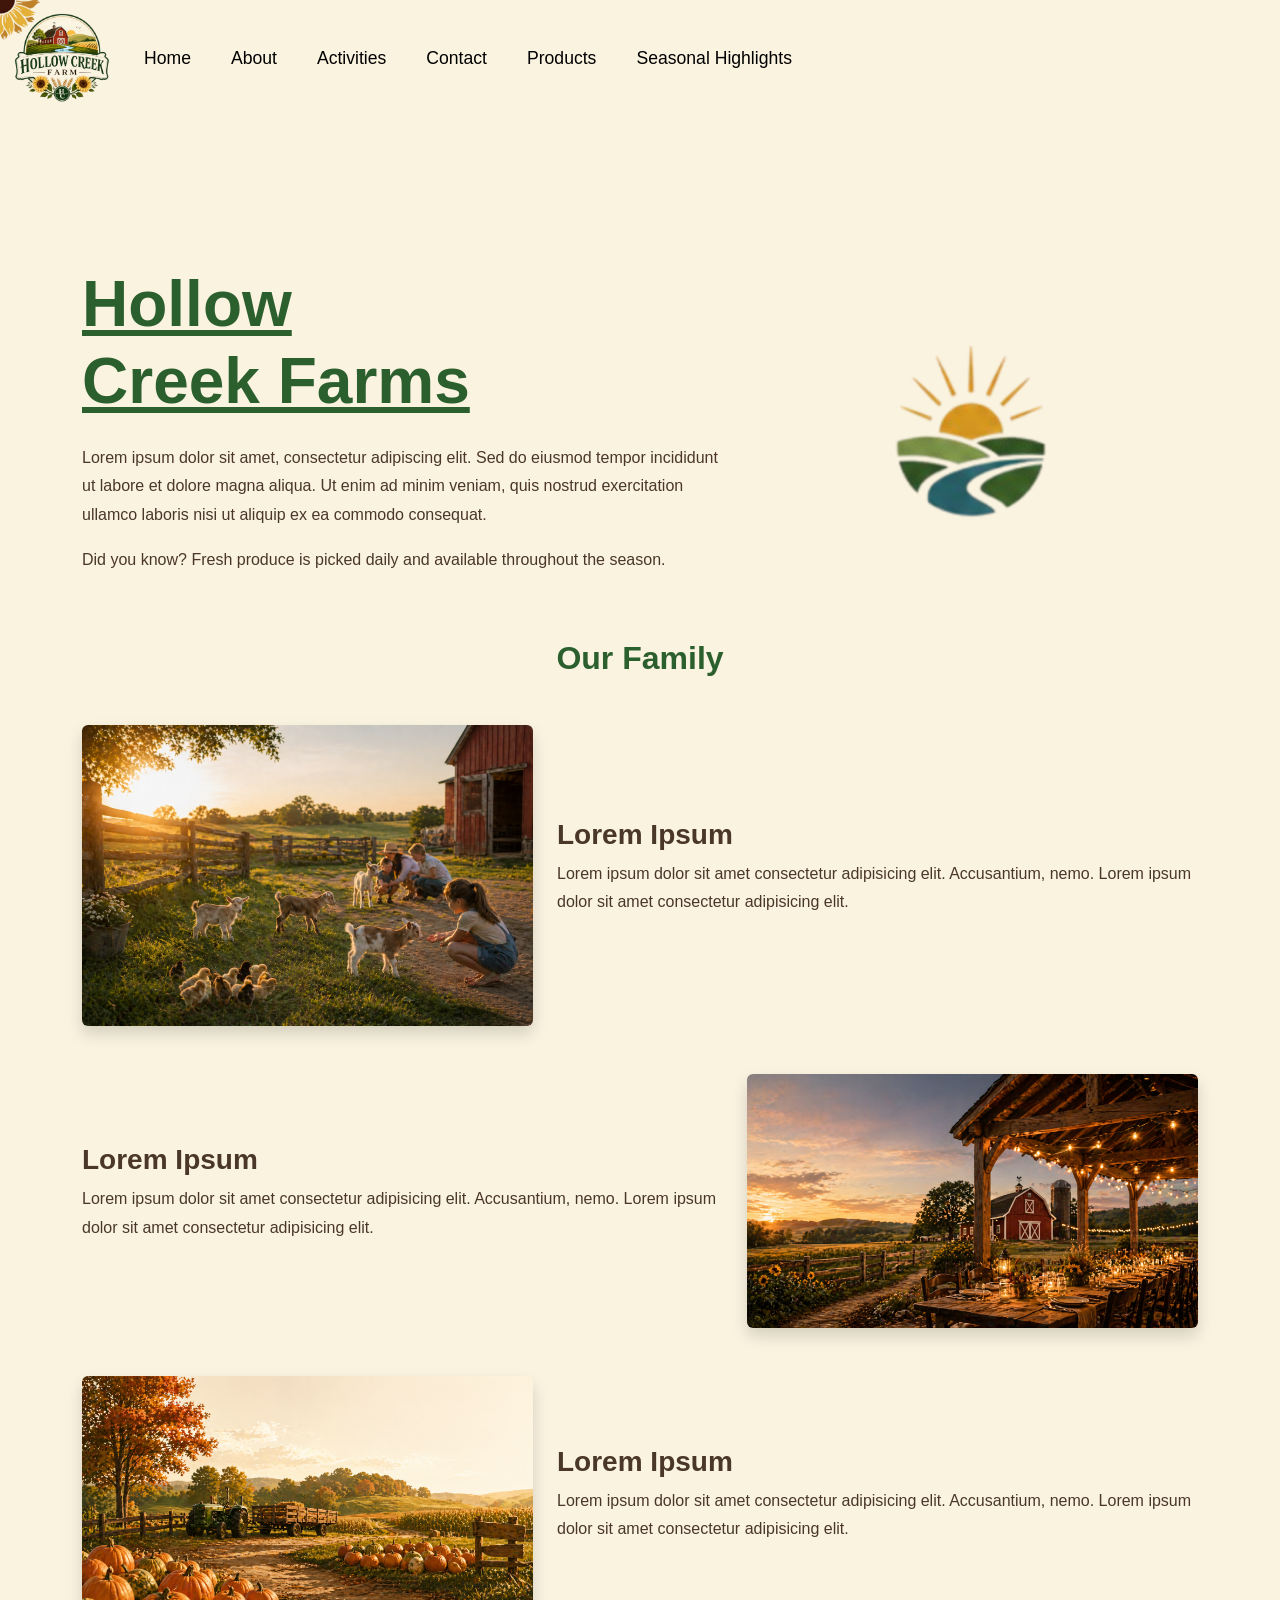
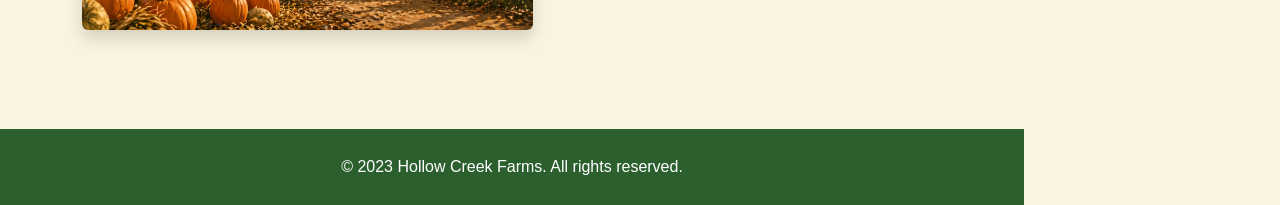
==== about.html @ 6dde77da "Co-authored-by: RaphaelG-frhsd <RaphaelG-frhsd@users.noreply.github.com> updated products page about" ====
<!doctype html>
<html lang="en" data-bs-theme="light">

<head>
    <title>About Us</title>
    <meta charset="utf-8" />
    <meta name="viewport" content="width=device-width, initial-scale=1" />

    <link href="https://cdn.jsdelivr.net/npm/bootstrap@5.3.8/dist/css/bootstrap.min.css" rel="stylesheet">
    <link rel="stylesheet" href="styles.css">
</head>

<body>

    <img src="download.png" id="sunflower" alt="sunflower">

    <nav id="navbar" class="navbar navbar-expand-lg d-flex align-items-center">
        <div class="container-fluid">

            <img class="logo-img img-fluid"
                src="./Client Files/Client Files/Logos/logo-main-full-color.png"
                alt="Logo">

            <button class="navbar-toggler" type="button" data-bs-toggle="collapse"
                data-bs-target="#navbarNav">
                <span class="navbar-toggler-icon"></span>
            </button>

            <div class="collapse navbar-collapse" id="navbarNav">
                <ul class="navbar-nav">

                    <li class="nav-item">
                        <a class="nav-link" href="index.html">Home</a>
                    </li>

                    <li class="nav-item">
                        <a class="nav-link active" href="about.html">About</a>
                    </li>

                    <li class="nav-item">
                        <a class="nav-link" href="#">Activities</a>
                    </li>

                    <li class="nav-item">
                        <a class="nav-link" href="contact.html">Contact</a>
                    </li>

                    <li class="nav-item">
                        <a class="nav-link" href="products.html">Products</a>
                    </li>

                    <li class="nav-item">
                        <a class="nav-link" href="#">Seasonal Highlights</a>
                    </li>

                </ul>
            </div>
        </div>
    </nav>

    <main class="about-page">

        <section class="container">

            <div class="row align-items-center mb-5">

                <div class="col-md-7 observe" data-animation="fadeUp">

                    <h1 class="about-title">
                        Hollow<br>
                        Creek Farms
                    </h1>

                    <p class="mt-4">
                        Lorem ipsum dolor sit amet, consectetur adipiscing elit.
                        Sed do eiusmod tempor incididunt ut labore et dolore magna
                        aliqua. Ut enim ad minim veniam, quis nostrud exercitation
                        ullamco laboris nisi ut aliquip ex ea commodo consequat.
                    </p>

                    <p>
                        Did you know?
                        Fresh produce is picked daily and available throughout the season.
                    </p>

                </div>

                <div class="col-md-5 text-center observe" data-animation="scale">

                    <img src="./Client Files/Client Files/Logos/logo-icon-sun-creek.png"
                        class="about-logo"
                        alt="Farm Logo">

                </div>

            </div>

            <h2 class="text-center subheading fw-bold mb-5 observe"
                data-animation="fadeUp">
                Our Family
            </h2>

            <div class="row align-items-center mb-5">

                <div class="col-md-5 observe" data-animation="fadeUp">

                    <img src="./Client Files/Client Files/Events/event-baby-animals-goats-chicks-spring.png"
                        class="img-fluid rounded shadow">

                </div>

                <div class="col-md-7 observe" data-animation="fadeUp">

                    <h3>Lorem Ipsum</h3>

                    <p>
                        Lorem ipsum dolor sit amet consectetur adipisicing elit.
                        Accusantium, nemo. Lorem ipsum dolor sit amet consectetur
                        adipisicing elit.
                    </p>

                </div>

            </div>

            <div class="row align-items-center mb-5">

                <div class="col-md-7 observe" data-animation="fadeUp">

                    <h3>Lorem Ipsum</h3>

                    <p>
                        Lorem ipsum dolor sit amet consectetur adipisicing elit.
                        Accusantium, nemo. Lorem ipsum dolor sit amet consectetur
                        adipisicing elit.
                    </p>

                </div>

                <div class="col-md-5 observe" data-animation="scale">

                    <img src="./Client Files/Client Files/Hero Imgs/hero-farm-to-table-dinner-pavilion-sunset.png"
                        class="img-fluid rounded shadow">

                </div>

            </div>

            <div class="row align-items-center mb-5">

                <div class="col-md-5 observe" data-animation="scale">

                    <img src="./Client Files/Client Files/Hero Imgs/hero-fall-pumpkins-hayride-tractor.png"
                        class="img-fluid rounded shadow">

                </div>

                <div class="col-md-7 observe" data-animation="fadeUp">

                    <h3>Lorem Ipsum</h3>

                    <p>
                        Lorem ipsum dolor sit amet consectetur adipisicing elit.
                        Accusantium, nemo. Lorem ipsum dolor sit amet consectetur
                        adipisicing elit.
                    </p>

                </div>

            </div>

        </section>

    </main>

    <footer>
        <div class="bg-green m-0">
            <p class="text-center text-white py-3 mb-0">
                © 2023 Hollow Creek Farms. All rights reserved.
            </p>
        </div>
    </footer>

    <script src="https://cdn.jsdelivr.net/npm/bootstrap@5.3.8/dist/js/bootstrap.bundle.min.js"></script>
    <script src="index.js"></script>

</body>

</html>
---- styles.css ----
.logo-img {
    max-width: 100px;
    height: auto;
}
body{
  margin: 0;
}
main {
  margin: 0;
  padding: 0;
}

:root {
    /* Primary brand colors */
    --color-forest: #2C5F2E;
    /* Dark green — headings, nav, primary buttons */
    --color-gold: #D4A017;
    /* Warm gold — accents, borders, icon highlights */
    --color-barn-red: #8B2500;
    /* Deep red — barn accent, secondary CTA */

    /* Neutral / background tones */
    --color-cream: #FAF3E0;
    /* Off-white — light section backgrounds */
    --color-parchment: #EDE0C4;
    /* Warm tan — card backgrounds, borders */
    --color-earth: #4A3728;
    /* Dark brown — body text, dark accents */

    /* Supporting greens */
    --color-meadow: #5A7A3A;
    /* Mid green — hover states, secondary elements */
    --color-sage: #8FAF7E;
    /* Light green — badges, muted tags */

    /* Font stacks */
    --font-display: 'Playfair Display', Georgia, serif;
    --font-body: 'Lato', Arial, sans-serif;
}
.bg-green {
  background-color: var(--color-forest) !important;
  color: white !important;
}

.transparent {
  position: fixed;
  top: 0;
  left: 0;
  width: 100%;
  padding: 20px;
  background: transparent;
  transition: background-color 0.3s ease, box-shadow 0.3s ease;
  z-index: 1000;
  color: rgb(0, 0, 0) !important;
}

#navbar.scrolled {
  background: var(--color-cream);
  box-shadow: 0 2px 10px rgba(0, 0, 0, 0.1);
}

.nav-link {
    font-family: var(--font-body);
    font-size: 1.1rem;
    margin-left: 1.5rem;
    color: black;
}

body {
    background-color: var(--color-cream);
    color: var(--color-earth) !important;
    font-family: var(--font-body);
}

#carouselExampleIndicators {
    width: 100%;
   
}

.carousel-item img {
    width: 50%;
    height: 75vh;
    object-fit: cover;
   
}
.shape {
  opacity: 0.1 !important;
}

.color-green {
    color: var(--color-forest) !important;
}

.subheading {
  
    color: var(--color-forest);
}

@keyframes scrollLeft {
    from {
        transform: translateX(0);
    }

    to {
        transform: translateX(var(--scroll-distance));
    }
}
   .carousel-automatic-left,
   .carousel-automatic-right {
      overflow: hidden;
      width: 100%; /* or set a fixed px width if w-25 isn't enough */
    }

    #track-left, #track-right {
      overflow: hidden  ;
      display: flex;
      align-items: center;
      gap: 2rem;
      width: max-content; /* lets the track grow beyond the container */
    }
    #track-left {
      animation: scrollLeft 17s linear infinite;
    }
   

    @keyframes scrollLeft {
      from { transform: translateX(0); }
      to   { transform: translateX(var(--scroll-distance)); }
    }
  

    .product-container {
      text-align: center;
      flex-shrink: 0; /* prevents items from squishing */
    }

    .product-container img {
      height: 150px;
      width: auto;
      display: block;
      margin: 0 auto;
    }
    .btn-primary {
        background: var(--color-forest) !important;
        border: none !important;
        padding: 10px 20px 10px 20px;
        
    }
    #track-left div {
      transition: 0.3s ease;
    }
    #track-left div:hover {
     transform: scale(1.1) translateY(-8px) rotate(2deg);
      
      font-weight: 800;
    
    }

.view-btn {
  display: none;
  position: absolute;
  top: 50%;
  left: 50%;
  transform: translate(-100%, -50%);
}
.btn {
  transition: 0.3s ease;
}
.btn:hover {
  opacity: 0.9;
}
.product-container {
  position: relative;
}
.product-container:hover .view-btn {
  display: block;
}
.btn-primary:hover {
  opacity: 0.9;
}
.cf-track {
  display: flex;
  align-items: center;
  justify-content: center;
  position: relative;
  width: 80%;
  height: 450px;
  overflow: hidden;
}

.cf-card {
  position: absolute;
  width: 30%;
  text-align: center;
  border-top-left-radius: 1rem !important;
  border-top-right-radius: 1rem !important;
  height: 100%;
  cursor: pointer;
  border-radius: 12px;

  color: white !important;
  transition: transform 0.4s cubic-bezier(0.4, 0, 0.2, 1), opacity 0.4s ease;
  opacity: 0;
  pointer-events: none;
  box-shadow: 0 4px 30px rgba(0, 0, 0, 0.1), 0 0 10px rgba(0, 0, 0, 0.1);
}

.cf-card img {
  height: 65%;
  width: 100%;
  display: block;
  margin: 0 auto;
}

.cf-card p {
  font-size: 13px;

  margin-top: 8px;
}

.cf-card.active {
  transform: translateX(0) scale(1);
  opacity: 1;
  pointer-events: all;
  z-index: 10;
}

.cf-card.prev {
  transform: translateX(-100%) scale(0.67);
  opacity: 0.5;
  pointer-events: all;
  z-index: 5;
}

.cf-card.next {
  transform: translateX(100%) scale(0.67);
  opacity: 0.5;
  pointer-events: all;
  z-index: 5;
}

.cf-btn {
  background: rgb(40, 39, 39);
 
  border-radius: 8px;
  padding: 8px 14px;
  cursor: pointer;
  font-size: 18px;
  flex-shrink: 0;
  color: white;
}

.cf-btn:hover { opacity: 0.8; }

.cf-dots {
  display: flex;
  justify-content: center;
  gap: 8px;
  margin-top: 1rem;
}

.cf-dot {
  width: 6px;
  height: 6px;
  border-radius: 50%;
  background: #ccc;
  cursor: pointer;
  transition: background 0.3s, transform 0.3s;
}

.cf-dot.active {
  background: #333;
  transform: scale(1.4);
}
#sunflower {
  position: fixed;
  width: 80px;
  height: 80px;
  pointer-events: none; /* so it doesn't block clicks */
  z-index: 9999;
  transform: translate(-50%, -50%); /* centers it on the cursor */
}
.dif-color {
  background: var(--color-parchment);
}
#svg-home {
  height: 40vh;
  width: auto;
}
.wrapper {
  gap: 15rem !important;
}
/*Custom Cursor*/
.product-img {
  height: 400px !important;
  width: auto;
  margin: 1rem;
}
.btn-secondary {
  background: #F7F3EA !important;
  border: var(--color-forest) 2px solid !important;
  padding: 10px 20px 10px 20px;
  color: var(--color-forest) !important;
  font-weight: 700;
}
.bg-white {
  background: white !important;
  color: var(--color-forest)
}
hr {
  border: none;
  height: 4px;
  background-color: var(--color-gold);
  margin: 2rem 0;
  border-radius: 999px;
}
.bg-beige {
  background: var(--color-parchment);
}



.observe {
  opacity: 0;
  transform: translateY(20px);
  transition: opacity 0.6s ease, transform 0.6s ease;

}
.clear.observe {
  opacity: 0;
  transform: translateY(20px);
  transition: opacity 0.6s ease, transform 0.6s ease;
  
}

.observe.in-view {
  opacity: 1;
  transform: translateY(0);
}
.page-img {
  height: 56vh;
  width: auto;
  border-radius: 1rem;
}
.product-container {
  position: relative;
  overflow: hidden;
  border-radius: 7rem;
}


/* ABOUT PAGE */

.about-page {
    margin-top: 150px;
    margin-bottom: 100px;
}

.about-title {
    color: var(--color-forest);
    font-size: 4rem;
    font-weight: 800;
    text-decoration: underline;
}

.about-logo {
    width: 180px;
    height: auto;
}

.about-page h3 {
    color: var(--color-earth);
    font-weight: 700;
}

.about-page p {
    line-height: 1.8;
}

.about-page img {
    transition: .3s ease;
}

.about-page img:hover {
    transform: scale(1.03);
}
.products-carosuel {
  display: flex;
  gap: 2rem;
  overflow-x: auto;
  margin: 0;
}
.products-carosuel img {
  height: 75vh;
  width: auto;
  object-fit: cover;
}
@media (max-width: 768px) {

    .about-title {
        font-size: 2.8rem;
        text-align: center;
    }

    .about-logo {
        margin-top: 2rem;
        width: 140px;
    }

    .about-page {
        margin-top: 120px;
        padding: 0 15px;
    }
}
.bg-green {
  background-color: var(--color-forest) !important;
  color: white !important;
  padding: 10px 20px;
  width: 80%;
  margin: 0 auto;
}
.bg-brown {
  background-color: var(--color-earth) !important;
  color: white !important;

}
.btn-black {
  background-color: rgb(0, 0, 0) !important;
  color: white !important;
  border: none !important;
  padding: 10px 20px;
  border-radius: 16px;
}
.bg-black {
  background-color: rgb(0, 0, 0) !important;
  color: white !important;
}
.dif-color[data-animation="expand"] {
    opacity: 1;

  width: 80%;
  border-radius: 16px;
  margin: 200px auto;

  transition: width 500ms ease-out, border-radius 500ms ease-out, margin 500ms ease-out;
}

.dif-color[data-animation="expand"].animated {
  width: 100%;
  border-radius: 0px;
  margin: 0 auto;
}
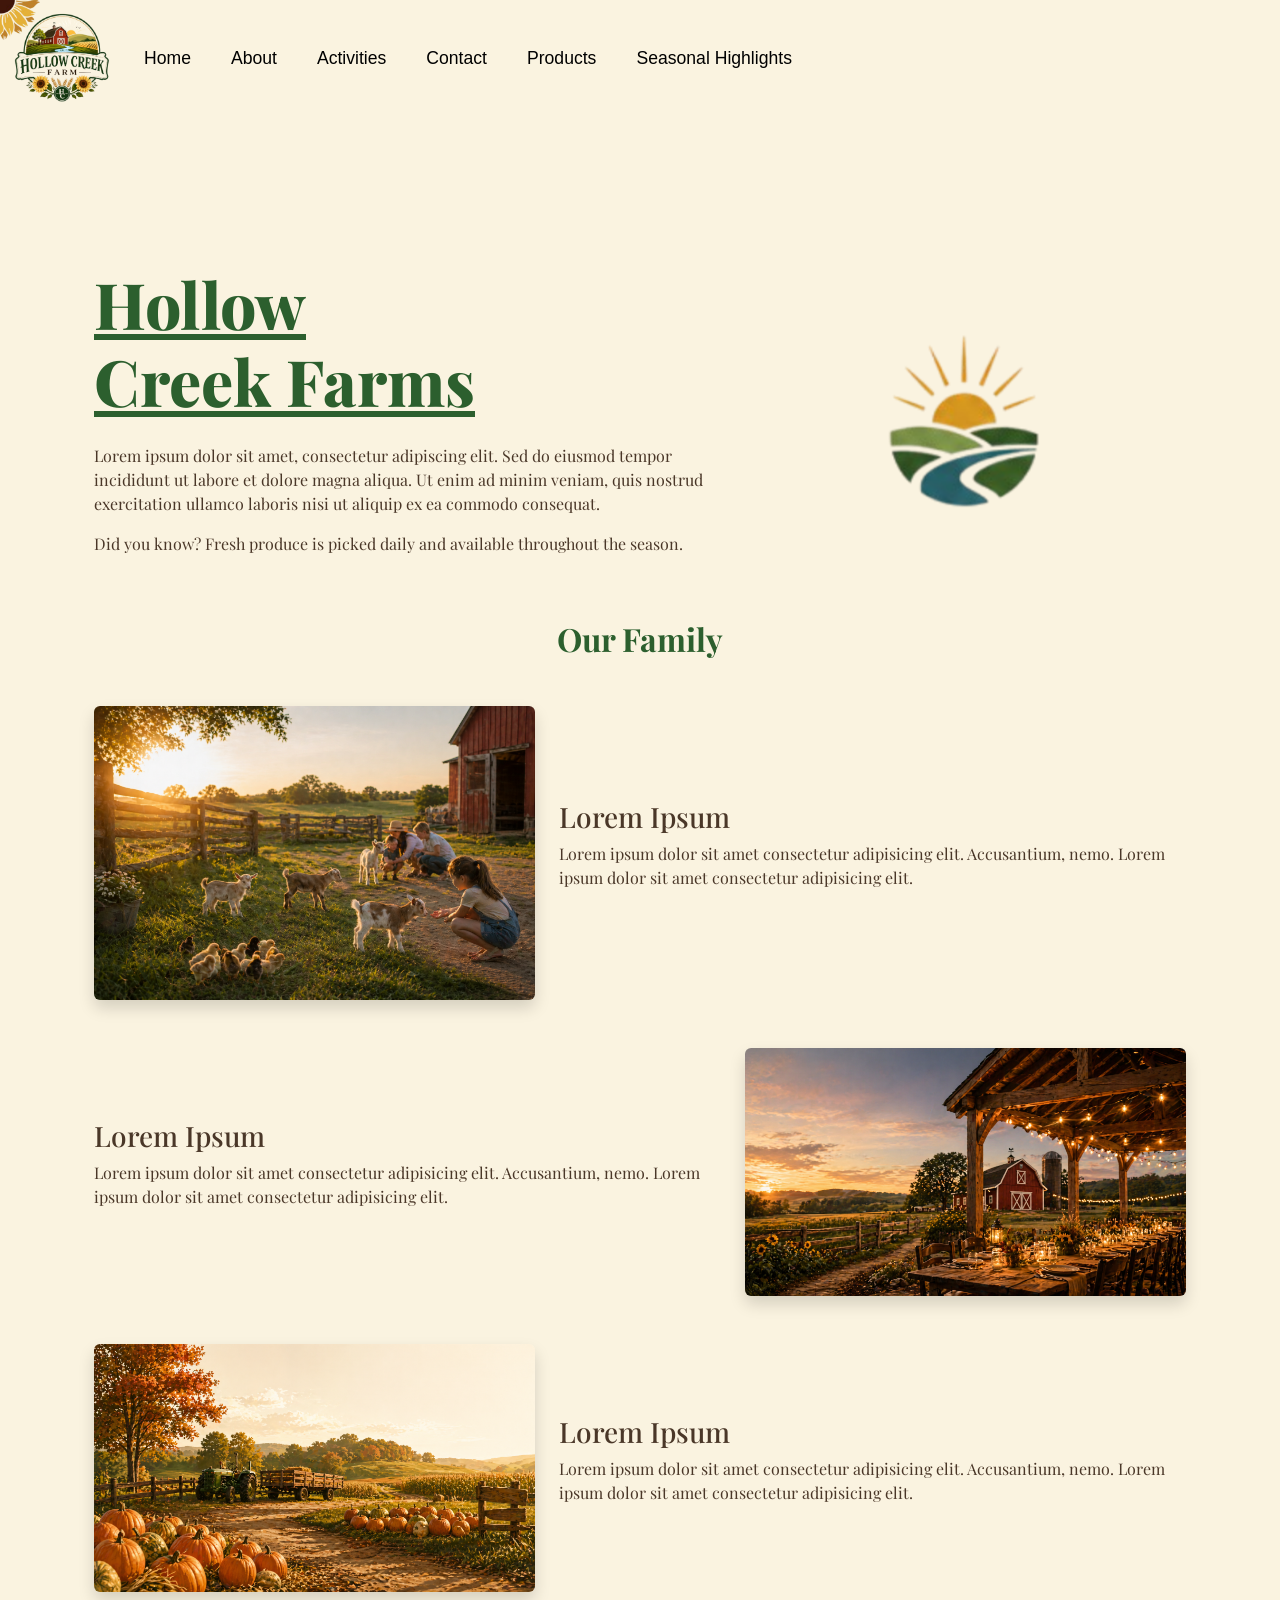
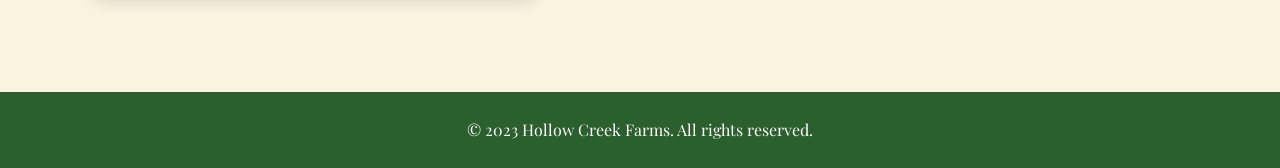
==== commit 0a42db35: "acitivites page done execpt for filter" ====
--- a/about.html
+++ b/about.html
@@ -8,6 +8,9 @@
 
     <link href="https://cdn.jsdelivr.net/npm/bootstrap@5.3.8/dist/css/bootstrap.min.css" rel="stylesheet">
     <link rel="stylesheet" href="styles.css">
+    <link rel="preconnect" href="https://fonts.googleapis.com">
+<link rel="preconnect" href="https://fonts.gstatic.com" crossorigin>
+<link href="https://fonts.googleapis.com/css2?family=Playfair+Display:ital,wght@0,400..900;1,400..900&display=swap" rel="stylesheet">
 </head>
 
 <body>
--- a/styles.css
+++ b/styles.css
@@ -1,452 +1,504 @@
+html,
+body {
+width: 100%;
+max-width: 100%;
+overflow-x: hidden;
+margin: 0;
+padding: 0;
+scroll-snap-type: y mandatory;
+font-family: 'Playfair Display', Georgia, serif !important;
+}
+
+*,
+*::before,
+*::after {
+box-sizing: border-box;
+}
+
+img,
+svg {
+max-width: 100%;
+}
+
+body {
+background-color: var(--color-cream);
+color: var(--color-earth) !important;
+font-family: var(--font-body);
+}
+
+main {
+margin: 0;
+padding: 0;
+}
+
+:root {
+--color-forest: #2C5F2E;
+--color-gold: #D4A017;
+--color-barn-red: #8B2500;
+--color-cream: #FAF3E0;
+--color-parchment: #EDE0C4;
+--color-earth: #4A3728;
+--color-meadow: #5A7A3A;
+--color-sage: #8FAF7E;
+
+
+--font-display: 'Playfair Display', Georgia, serif;
+--font-body: 'Lato', Arial, sans-serif;
+
+
+}
+
+.row {
+margin-left: 0 !important;
+margin-right: 0 !important;
+}
+
 .logo-img {
-    max-width: 100px;
+max-width: 100px;
+height: auto;
+}
+
+.transparent {
+position: fixed;
+top: 0;
+left: 0;
+width: 100%;
+padding: 20px;
+background: transparent;
+transition: background-color .3s ease, box-shadow .3s ease;
+z-index: 1000;
+color: black !important;
+}
+
+#navbar.scrolled {
+background: var(--color-cream);
+box-shadow: 0 2px 10px rgba(0,0,0,.1);
+}
+
+.nav-link {
+font-family: var(--font-body);
+font-size: 1.1rem;
+margin-left: 1.5rem;
+color: black;
+}
+
+#carouselExampleIndicators {
+width: 100%;
+}
+
+.carousel-item img {
+width: 100%;
+height: 74vh;
+object-fit: cover;
+}
+
+.shape {
+opacity: .1 !important;
+}
+
+.color-green {
+color: var(--color-forest) !important;
+}
+
+.subheading {
+color: var(--color-forest);
+}
+
+.carousel-automatic-left,
+.carousel-automatic-right {
+overflow: hidden;
+width: 100%;
+}
+
+#track-left,
+#track-right {
+display: flex;
+align-items: center;
+gap: 2rem;
+width: max-content;
+}
+
+#track-left {
+animation: scrollLeft 17s linear infinite;
+}
+
+@keyframes scrollLeft {
+from {
+transform: translateX(0);
+}
+
+to {
+    transform: translateX(var(--scroll-distance));
+}
+
+
+}
+
+.product-container {
+position: relative;
+overflow: hidden;
+border-radius: 7rem;
+text-align: center;
+flex-shrink: 0;
+}
+
+.product-container img {
+height: 300px;
+width: auto;
+display: block;
+margin: 0 auto;
+}
+
+.btn-primary {
+background: var(--color-forest) !important;
+border: none !important;
+padding: 10px 20px;
+}
+
+.btn {
+transition: .3s ease;
+}
+
+.btn:hover,
+.btn-primary:hover {
+opacity: .9;
+}
+
+.view-btn {
+display: none;
+position: absolute;
+top: 50%;
+left: 50%;
+transform: translate(-100%, -50%);
+}
+
+.product-container:hover .view-btn {
+display: block;
+}
+
+#track-left div {
+transition: .3s ease;
+}
+
+#track-left div:hover {
+transform: scale(1.1) translateY(-8px) rotate(2deg);
+font-weight: 800;
+}
+
+.cf-track {
+display: flex;
+align-items: center;
+justify-content: center;
+position: relative;
+width: 80%;
+max-width: 100%;
+height: 450px;
+overflow: hidden;
+}
+
+.cf-card {
+position: absolute;
+width: 27%;
+text-align: center;
+border-top-left-radius: 1rem !important;
+border-top-right-radius: 1rem !important;
+height: 100%;
+cursor: pointer;
+border-radius: 12px;
+color: white !important;
+transition: transform .4s cubic-bezier(.4,0,.2,1), opacity .4s ease;
+opacity: 0;
+pointer-events: none;
+box-shadow: 0 4px 30px rgba(0,0,0,.1), 0 0 10px rgba(0,0,0,.1);
+}
+
+.cf-card img {
+height: 65%;
+width: 100%;
+display: block;
+margin: 0 auto;
+}
+
+.cf-card p {
+font-size: 13px;
+margin-top: 8px;
+}
+
+.cf-card.active {
+transform: translateX(0) scale(1);
+opacity: 1;
+pointer-events: all;
+z-index: 10;
+}
+
+.cf-card.prev {
+transform: translateX(-100%) scale(.67);
+opacity: .5;
+pointer-events: all;
+z-index: 5;
+}
+
+.cf-card.next {
+transform: translateX(100%) scale(.67);
+opacity: .5;
+pointer-events: all;
+z-index: 5;
+}
+
+.cf-btn {
+background: rgb(40,39,39);
+border-radius: 8px;
+padding: 8px 14px;
+cursor: pointer;
+font-size: 18px;
+flex-shrink: 0;
+color: white;
+}
+
+.cf-btn:hover {
+opacity: .8;
+}
+
+.cf-dots {
+display: flex;
+justify-content: center;
+gap: 8px;
+margin-top: 1rem;
+}
+
+.cf-dot {
+width: 6px;
+height: 6px;
+border-radius: 50%;
+background: #ccc;
+cursor: pointer;
+}
+
+.cf-dot.active {
+background: #333;
+transform: scale(1.4);
+}
+
+#sunflower {
+position: fixed;
+width: 80px;
+height: 80px;
+pointer-events: none;
+z-index: 9999;
+transform: translate(-50%, -50%);
+}
+
+.dif-color {
+background: var(--color-parchment);
+}
+
+.bg-white {
+background: white !important;
+color: var(--color-forest);
+}
+
+.bg-beige {
+background: var(--color-parchment);
+overflow-x: hidden;
+}
+
+hr {
+border: none;
+height: 4px;
+background-color: var(--color-gold);
+margin: 2rem 0;
+border-radius: 999px;
+}
+
+.observe,
+.clear.observe {
+opacity: 0;
+transform: translateY(20px);
+transition: opacity .6s ease, transform .6s ease;
+}
+
+.observe.in-view {
+opacity: 1;
+transform: translateY(0);
+}
+
+.page-img {
+height: 56vh;
+width: auto;
+border-radius: 1rem;
+}
+
+.about-page {
+margin-top: 150px;
+margin-bottom: 100px;
+}
+
+.about-title {
+color: var(--color-forest);
+font-size: 4rem;
+font-weight: 800;
+text-decoration: underline;
+}
+
+.about-logo {
+width: 180px;
+height: auto;
+}
+
+.products-carosuel {
+display: flex;
+gap: 2rem;
+overflow-x: auto;
+margin: 0;
+}
+
+.products-carosuel img {
+height: 75vh;
+width: auto;
+object-fit: cover;
+}
+
+.bg-green {
+background-color: var(--color-forest) !important;
+color: white !important;
+width: 100%;
+margin: 0;
+padding: 10px 20px;
+}
+
+footer p {
+margin: 0;
+}
+
+.bg-brown {
+background-color: var(--color-earth) !important;
+color: white !important;
+}
+
+.btn-black {
+background-color: black !important;
+color: white !important;
+border: none !important;
+padding: 10px 20px;
+border-radius: 16px;
+}
+
+.bg-black {
+background-color: black !important;
+color: white !important;
+}
+
+.dif-color[data-animation="expand"] {
+opacity: 1;
+width: 80%;
+border-radius: 16px;
+margin: 80px auto;
+transition: width 500ms ease-out,
+border-radius 500ms ease-out,
+margin 500ms ease-out;
+}
+
+.dif-color[data-animation="expand"].animated {
+width: 100%;
+border-radius: 0;
+margin: 0 auto;
+}
+#visit-form,
+#open-hours {
+  
+    border-radius: 12px;
+}
+
+#visit-form h2,
+#open-hours h2 {
+    color: #F8E9D2;
+}
+
+.form-label {
+    color: #E8D8C3;
+}
+
+.form-control,
+.form-select {
+    background-color: #FAF4EC;
+    color: #3B2A1D;
+    border: 1px solid #C9A27A;
+}
+
+.form-control:focus,
+.form-select:focus {
+    border-color: #D4A373;
+    box-shadow: 0 0 0 0.2rem rgba(212, 163, 115, 0.25);
+}
+
+.btn-black {
+    background-color: #D4A373 !important;
+    color: #3B2A1D !important;
+    border: none;
+    font-weight: 600;
+}
+
+.btn-black:hover {
+    background-color: #BC8A5F !important;
+    color: white !important;
+}
+
+.table {
+    background-color: #FFF8F0;
+}
+
+.table thead {
+    background-color: #6B3E26;
+    color: white;
+}
+#activities-section p:last-child {
+    margin-bottom: 0;
+}
+a {
+  color: black;
+  font-weight: 500;
+}
+.activity {
+  background-color: white !important;
+  border-radius: 1rem;
+}
+.bg-brown {
+  background: var(--color-earth);
+  color: white !important;
+}
+
+@media (max-width: 768px) {
+
+
+.about-title {
+    font-size: 2.8rem;
+    text-align: center;
+}
+
+.about-logo {
+    margin-top: 2rem;
+    width: 140px;
+}
+
+.about-page {
+    margin-top: 120px;
+    padding: 0 15px;
+}
+
+.page-img {
+    width: 100%;
     height: auto;
 }
-body{
-  margin: 0;
-}
-main {
-  margin: 0;
-  padding: 0;
-}
-
-:root {
-    /* Primary brand colors */
-    --color-forest: #2C5F2E;
-    /* Dark green — headings, nav, primary buttons */
-    --color-gold: #D4A017;
-    /* Warm gold — accents, borders, icon highlights */
-    --color-barn-red: #8B2500;
-    /* Deep red — barn accent, secondary CTA */
-
-    /* Neutral / background tones */
-    --color-cream: #FAF3E0;
-    /* Off-white — light section backgrounds */
-    --color-parchment: #EDE0C4;
-    /* Warm tan — card backgrounds, borders */
-    --color-earth: #4A3728;
-    /* Dark brown — body text, dark accents */
-
-    /* Supporting greens */
-    --color-meadow: #5A7A3A;
-    /* Mid green — hover states, secondary elements */
-    --color-sage: #8FAF7E;
-    /* Light green — badges, muted tags */
-
-    /* Font stacks */
-    --font-display: 'Playfair Display', Georgia, serif;
-    --font-body: 'Lato', Arial, sans-serif;
-}
-.bg-green {
-  background-color: var(--color-forest) !important;
-  color: white !important;
-}
-
-.transparent {
-  position: fixed;
-  top: 0;
-  left: 0;
-  width: 100%;
-  padding: 20px;
-  background: transparent;
-  transition: background-color 0.3s ease, box-shadow 0.3s ease;
-  z-index: 1000;
-  color: rgb(0, 0, 0) !important;
-}
-
-#navbar.scrolled {
-  background: var(--color-cream);
-  box-shadow: 0 2px 10px rgba(0, 0, 0, 0.1);
-}
-
-.nav-link {
-    font-family: var(--font-body);
-    font-size: 1.1rem;
-    margin-left: 1.5rem;
-    color: black;
-}
-
-body {
-    background-color: var(--color-cream);
-    color: var(--color-earth) !important;
-    font-family: var(--font-body);
-}
-
-#carouselExampleIndicators {
+
+.carousel-item img {
+    height: 40vh;
+}
+
+.cf-card {
+    width: 80%;
+}
+
+.col-6 {
     width: 100%;
-   
-}
-
-.carousel-item img {
-    width: 50%;
-    height: 75vh;
-    object-fit: cover;
-   
-}
-.shape {
-  opacity: 0.1 !important;
-}
-
-.color-green {
-    color: var(--color-forest) !important;
-}
-
-.subheading {
-  
-    color: var(--color-forest);
-}
-
-@keyframes scrollLeft {
-    from {
-        transform: translateX(0);
-    }
-
-    to {
-        transform: translateX(var(--scroll-distance));
-    }
-}
-   .carousel-automatic-left,
-   .carousel-automatic-right {
-      overflow: hidden;
-      width: 100%; /* or set a fixed px width if w-25 isn't enough */
-    }
-
-    #track-left, #track-right {
-      overflow: hidden  ;
-      display: flex;
-      align-items: center;
-      gap: 2rem;
-      width: max-content; /* lets the track grow beyond the container */
-    }
-    #track-left {
-      animation: scrollLeft 17s linear infinite;
-    }
-   
-
-    @keyframes scrollLeft {
-      from { transform: translateX(0); }
-      to   { transform: translateX(var(--scroll-distance)); }
-    }
-  
-
-    .product-container {
-      text-align: center;
-      flex-shrink: 0; /* prevents items from squishing */
-    }
-
-    .product-container img {
-      height: 150px;
-      width: auto;
-      display: block;
-      margin: 0 auto;
-    }
-    .btn-primary {
-        background: var(--color-forest) !important;
-        border: none !important;
-        padding: 10px 20px 10px 20px;
-        
-    }
-    #track-left div {
-      transition: 0.3s ease;
-    }
-    #track-left div:hover {
-     transform: scale(1.1) translateY(-8px) rotate(2deg);
-      
-      font-weight: 800;
-    
-    }
-
-.view-btn {
-  display: none;
-  position: absolute;
-  top: 50%;
-  left: 50%;
-  transform: translate(-100%, -50%);
-}
-.btn {
-  transition: 0.3s ease;
-}
-.btn:hover {
-  opacity: 0.9;
-}
-.product-container {
-  position: relative;
-}
-.product-container:hover .view-btn {
-  display: block;
-}
-.btn-primary:hover {
-  opacity: 0.9;
-}
-.cf-track {
-  display: flex;
-  align-items: center;
-  justify-content: center;
-  position: relative;
-  width: 80%;
-  height: 450px;
-  overflow: hidden;
-}
-
-.cf-card {
-  position: absolute;
-  width: 30%;
-  text-align: center;
-  border-top-left-radius: 1rem !important;
-  border-top-right-radius: 1rem !important;
-  height: 100%;
-  cursor: pointer;
-  border-radius: 12px;
-
-  color: white !important;
-  transition: transform 0.4s cubic-bezier(0.4, 0, 0.2, 1), opacity 0.4s ease;
-  opacity: 0;
-  pointer-events: none;
-  box-shadow: 0 4px 30px rgba(0, 0, 0, 0.1), 0 0 10px rgba(0, 0, 0, 0.1);
-}
-
-.cf-card img {
-  height: 65%;
-  width: 100%;
-  display: block;
-  margin: 0 auto;
-}
-
-.cf-card p {
-  font-size: 13px;
-
-  margin-top: 8px;
-}
-
-.cf-card.active {
-  transform: translateX(0) scale(1);
-  opacity: 1;
-  pointer-events: all;
-  z-index: 10;
-}
-
-.cf-card.prev {
-  transform: translateX(-100%) scale(0.67);
-  opacity: 0.5;
-  pointer-events: all;
-  z-index: 5;
-}
-
-.cf-card.next {
-  transform: translateX(100%) scale(0.67);
-  opacity: 0.5;
-  pointer-events: all;
-  z-index: 5;
-}
-
-.cf-btn {
-  background: rgb(40, 39, 39);
- 
-  border-radius: 8px;
-  padding: 8px 14px;
-  cursor: pointer;
-  font-size: 18px;
-  flex-shrink: 0;
-  color: white;
-}
-
-.cf-btn:hover { opacity: 0.8; }
-
-.cf-dots {
-  display: flex;
-  justify-content: center;
-  gap: 8px;
-  margin-top: 1rem;
-}
-
-.cf-dot {
-  width: 6px;
-  height: 6px;
-  border-radius: 50%;
-  background: #ccc;
-  cursor: pointer;
-  transition: background 0.3s, transform 0.3s;
-}
-
-.cf-dot.active {
-  background: #333;
-  transform: scale(1.4);
-}
-#sunflower {
-  position: fixed;
-  width: 80px;
-  height: 80px;
-  pointer-events: none; /* so it doesn't block clicks */
-  z-index: 9999;
-  transform: translate(-50%, -50%); /* centers it on the cursor */
-}
-.dif-color {
-  background: var(--color-parchment);
-}
-#svg-home {
-  height: 40vh;
-  width: auto;
-}
-.wrapper {
-  gap: 15rem !important;
-}
-/*Custom Cursor*/
-.product-img {
-  height: 400px !important;
-  width: auto;
-  margin: 1rem;
-}
-.btn-secondary {
-  background: #F7F3EA !important;
-  border: var(--color-forest) 2px solid !important;
-  padding: 10px 20px 10px 20px;
-  color: var(--color-forest) !important;
-  font-weight: 700;
-}
-.bg-white {
-  background: white !important;
-  color: var(--color-forest)
-}
-hr {
-  border: none;
-  height: 4px;
-  background-color: var(--color-gold);
-  margin: 2rem 0;
-  border-radius: 999px;
-}
-.bg-beige {
-  background: var(--color-parchment);
-}
-
-
-
-.observe {
-  opacity: 0;
-  transform: translateY(20px);
-  transition: opacity 0.6s ease, transform 0.6s ease;
-
-}
-.clear.observe {
-  opacity: 0;
-  transform: translateY(20px);
-  transition: opacity 0.6s ease, transform 0.6s ease;
-  
-}
-
-.observe.in-view {
-  opacity: 1;
-  transform: translateY(0);
-}
-.page-img {
-  height: 56vh;
-  width: auto;
-  border-radius: 1rem;
-}
-.product-container {
-  position: relative;
-  overflow: hidden;
-  border-radius: 7rem;
-}
-
-
-/* ABOUT PAGE */
-
-.about-page {
-    margin-top: 150px;
-    margin-bottom: 100px;
-}
-
-.about-title {
-    color: var(--color-forest);
-    font-size: 4rem;
-    font-weight: 800;
-    text-decoration: underline;
-}
-
-.about-logo {
-    width: 180px;
-    height: auto;
-}
-
-.about-page h3 {
-    color: var(--color-earth);
-    font-weight: 700;
-}
-
-.about-page p {
-    line-height: 1.8;
-}
-
-.about-page img {
-    transition: .3s ease;
-}
-
-.about-page img:hover {
-    transform: scale(1.03);
-}
-.products-carosuel {
-  display: flex;
-  gap: 2rem;
-  overflow-x: auto;
-  margin: 0;
-}
-.products-carosuel img {
-  height: 75vh;
-  width: auto;
-  object-fit: cover;
-}
-@media (max-width: 768px) {
-
-    .about-title {
-        font-size: 2.8rem;
-        text-align: center;
-    }
-
-    .about-logo {
-        margin-top: 2rem;
-        width: 140px;
-    }
-
-    .about-page {
-        margin-top: 120px;
-        padding: 0 15px;
-    }
-}
-.bg-green {
-  background-color: var(--color-forest) !important;
-  color: white !important;
-  padding: 10px 20px;
-  width: 80%;
-  margin: 0 auto;
-}
-.bg-brown {
-  background-color: var(--color-earth) !important;
-  color: white !important;
-
-}
-.btn-black {
-  background-color: rgb(0, 0, 0) !important;
-  color: white !important;
-  border: none !important;
-  padding: 10px 20px;
-  border-radius: 16px;
-}
-.bg-black {
-  background-color: rgb(0, 0, 0) !important;
-  color: white !important;
-}
-.dif-color[data-animation="expand"] {
-    opacity: 1;
-
-  width: 80%;
-  border-radius: 16px;
-  margin: 200px auto;
-
-  transition: width 500ms ease-out, border-radius 500ms ease-out, margin 500ms ease-out;
-}
-
-.dif-color[data-animation="expand"].animated {
-  width: 100%;
-  border-radius: 0px;
-  margin: 0 auto;
-}+}
+}
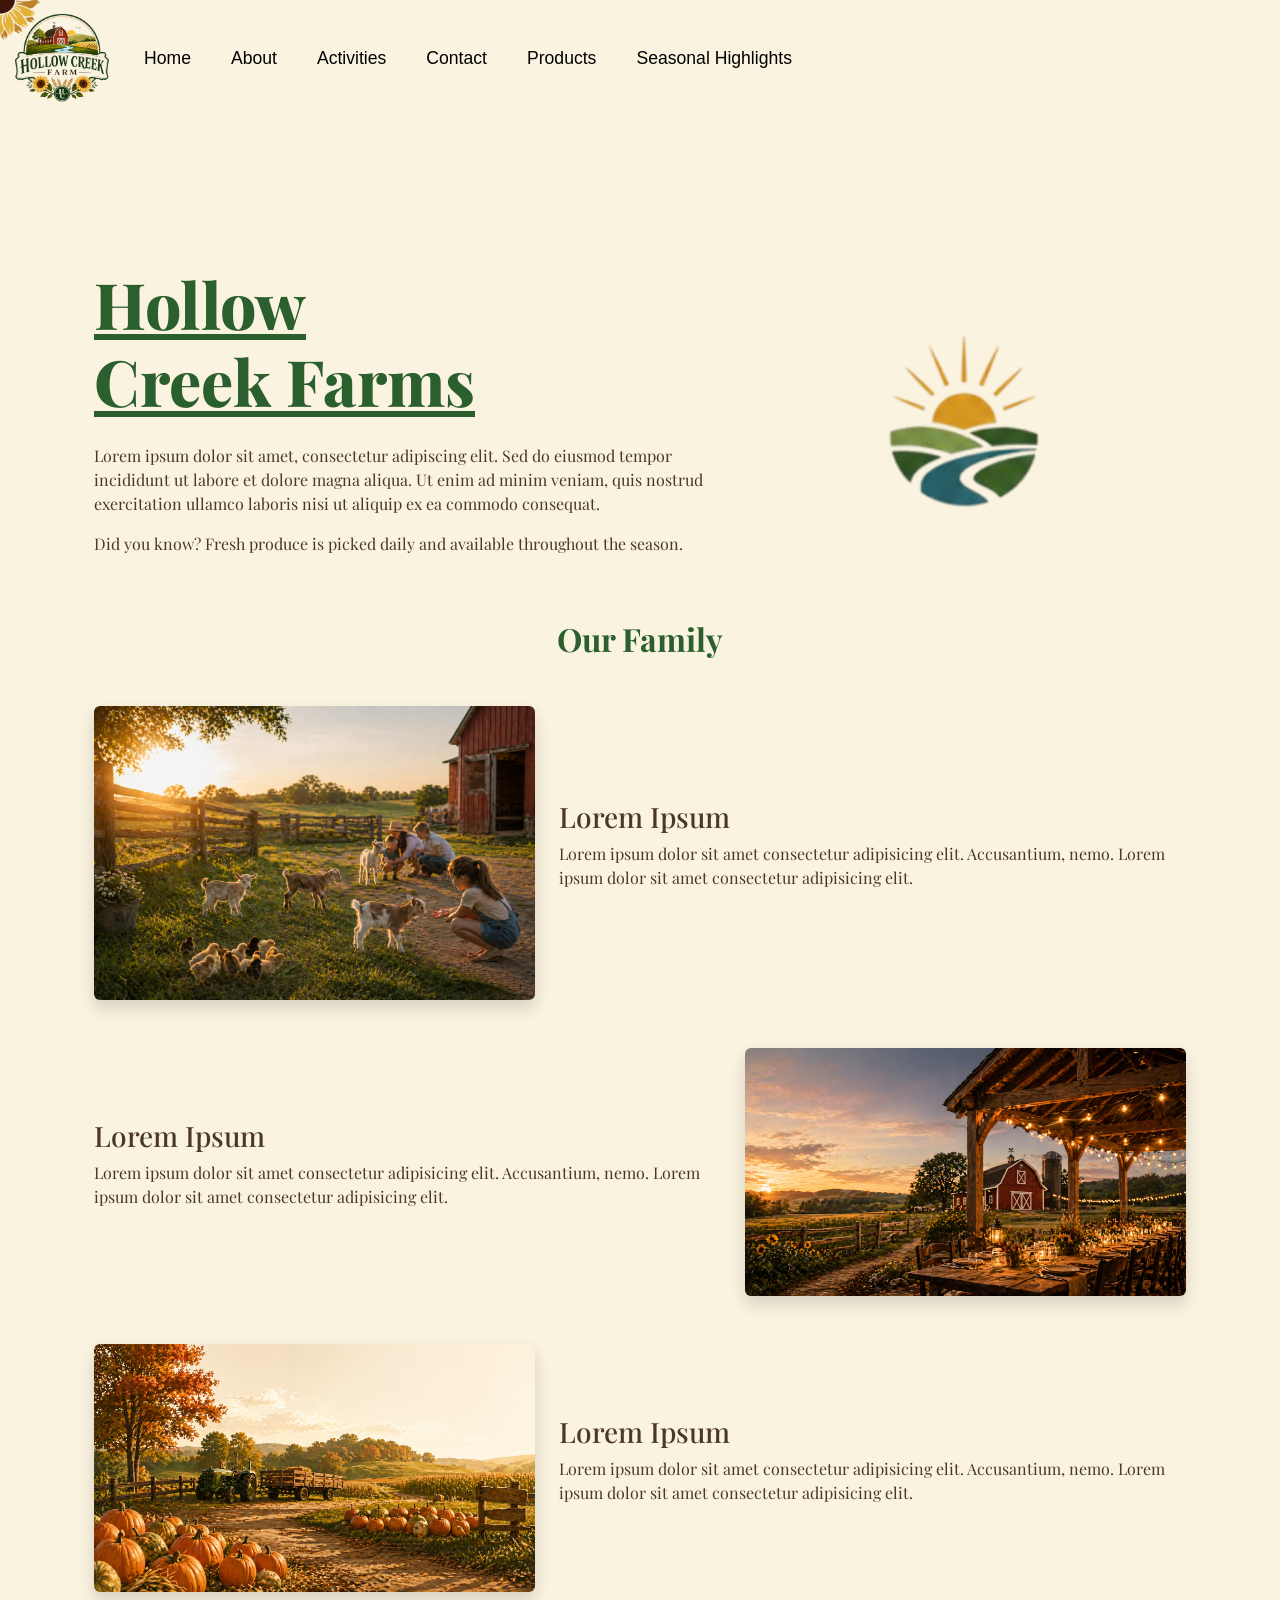
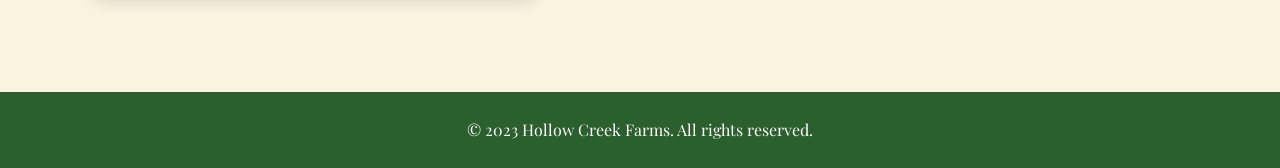
==== commit 9bcd9af6: "changed navbar" ====
--- a/about.html
+++ b/about.html
@@ -17,49 +17,61 @@
 
     <img src="download.png" id="sunflower" alt="sunflower">
 
-    <nav id="navbar" class="navbar navbar-expand-lg d-flex align-items-center">
-        <div class="container-fluid">
-
-            <img class="logo-img img-fluid"
-                src="./Client Files/Client Files/Logos/logo-main-full-color.png"
-                alt="Logo">
-
-            <button class="navbar-toggler" type="button" data-bs-toggle="collapse"
-                data-bs-target="#navbarNav">
-                <span class="navbar-toggler-icon"></span>
-            </button>
-
-            <div class="collapse navbar-collapse" id="navbarNav">
-                <ul class="navbar-nav">
-
-                    <li class="nav-item">
-                        <a class="nav-link" href="index.html">Home</a>
-                    </li>
-
-                    <li class="nav-item">
-                        <a class="nav-link active" href="about.html">About</a>
-                    </li>
-
-                    <li class="nav-item">
-                        <a class="nav-link" href="#">Activities</a>
-                    </li>
-
-                    <li class="nav-item">
-                        <a class="nav-link" href="contact.html">Contact</a>
-                    </li>
-
-                    <li class="nav-item">
-                        <a class="nav-link" href="products.html">Products</a>
-                    </li>
-
-                    <li class="nav-item">
-                        <a class="nav-link" href="#">Seasonal Highlights</a>
-                    </li>
-
-                </ul>
-            </div>
-        </div>
-    </nav>
+    <nav id="navbar" class="navbar navbar-expand-lg d-flex align-items-center ">
+            <div class="container-fluid">
+
+                <img class="logo-img img-fluid" src="./Client Files/Client Files/Logos/logo-main-full-color.png"
+                    alt="Logo">
+
+                <button class="navbar-toggler" type="button" data-bs-toggle="collapse" data-bs-target="#navbarNav"
+                    aria-controls="navbarNav" aria-expanded="false" aria-label="Toggle navigation">
+                    <span class="navbar-toggler-icon"></span>
+
+                </button>
+
+                <div class="collapse navbar-collapse" id="navbarNav">
+
+                    <ul class="navbar-nav">
+
+                        <li class="nav-item">
+                            <a class="nav-link active" aria-current="page" href="index.html">
+                                Home
+                            </a>
+                        </li>
+
+                        <li class="nav-item">
+                            <a class="nav-link" href="about.html">
+                                About
+                            </a>
+                        </li>
+
+                        <li class="nav-item">
+                            <a class="nav-link" href="activities.html">
+                                Activities
+                            </a>
+                        </li>
+
+                        <li class="nav-item">
+                            <a class="nav-link" href="contact.html">
+                                Contact
+                            </a>
+                        </li>
+
+                        <li class="nav-item">
+                            <a class="nav-link" href="products.html">
+                                Products
+                            </a>
+                        </li>
+
+                        <li class="nav-item">
+                            <a class="nav-link" href="Seasons.html">
+                                Seasonal Highlights
+                            </a>
+                        </li>
+                    </ul>
+                </div>
+            </div>
+        </nav>
 
     <main class="about-page">
 
--- a/styles.css
+++ b/styles.css
@@ -29,6 +29,7 @@
 main {
 margin: 0;
 padding: 0;
+
 }
 
 :root {
@@ -79,7 +80,7 @@
 font-family: var(--font-body);
 font-size: 1.1rem;
 margin-left: 1.5rem;
-color: black;
+color: rgb(0, 0, 0);
 }
 
 #carouselExampleIndicators {
@@ -108,6 +109,10 @@
 .carousel-automatic-right {
 overflow: hidden;
 width: 100%;
+
+}
+.carousel-automatic-left {
+    background: var(--color-cream) !important;
 }
 
 #track-left,
@@ -368,6 +373,8 @@
 
 footer p {
 margin: 0;
+
+
 }
 
 .bg-brown {
@@ -466,7 +473,127 @@
   background: var(--color-earth);
   color: white !important;
 }
-
+.card.activity {
+    flex: 0 0 min(350px, 80vw) !important;
+}
+.carosuel-drag::-webkit-scrollbar { 
+    display: none;
+}
+.carosuel-drag {
+    overflow-x: auto;
+    overflow-y: hidden;
+
+    display: flex;
+    flex-wrap: nowrap;
+
+    gap: 1.5rem;
+    user-select: none;
+    cursor: grab;
+
+    scroll-behavior: auto;
+
+    -webkit-overflow-scrolling: touch; /* smooth mobile */
+}
+
+.carosuel-drag:active {
+    cursor: grabbing;
+}
+.btn-secondary {
+    background-color: #fafafa !important;
+    color: var(--color-forest) !important;
+    border: 2px solid var(--color-forest) !important;
+}
+#drag-carosuel-container:hover .drag-badge {
+    transform: translate(-50%, -50%) scale(1);
+}
+.bg-red {
+  background: var(--color-barn-red);
+  color: white !important;
+}
+.upcoming-section {
+    min-height: 500px;
+}
+
+.position-relative {
+    overflow: hidden;
+}
+
+.overlay {
+    position: absolute;
+    inset: 0;
+    background: rgba(0, 0, 0, .45);
+}
+
+.overlay-content {
+    position: absolute;
+    inset: 0;
+
+    display: flex;
+    flex-direction: column;
+    justify-content: center;
+    align-items: center;
+
+    text-align: center;
+    color: white;
+    z-index: 2;
+
+    padding: 2rem;
+}
+.overlay-content p {
+    margin-bottom: 1rem;
+}
+.pie-gallery {
+    width: 60vh;
+    aspect-ratio: 1;
+    border-radius: 50%;
+    overflow: hidden;
+
+    display: grid;
+    grid-template-columns: 1fr 1fr;
+    grid-template-rows: 1fr 1fr;
+
+    position: relative;
+}
+
+/* White cross */
+.pie-gallery::before,
+.pie-gallery::after {
+    content: "";
+    position: absolute;
+    background: white;
+    z-index: 10;
+}
+
+.pie-gallery::before {
+    width: 6px;
+    height: 100%;
+    left: 50%;
+    transform: translateX(-50%);
+}
+
+.pie-gallery::after {
+    height: 6px;
+    width: 100%;
+    top: 50%;
+    transform: translateY(-50%);
+}
+
+.quadrant {
+    overflow: hidden;
+}
+
+.quadrant img {
+    width: 100%;
+    height: 100%;
+    object-fit: cover;
+    display: block;
+
+    transition: transform .3s ease;
+}
+
+.quadrant:hover img {
+    transform: scale(1.1);
+}
 @media (max-width: 768px) {
 
 
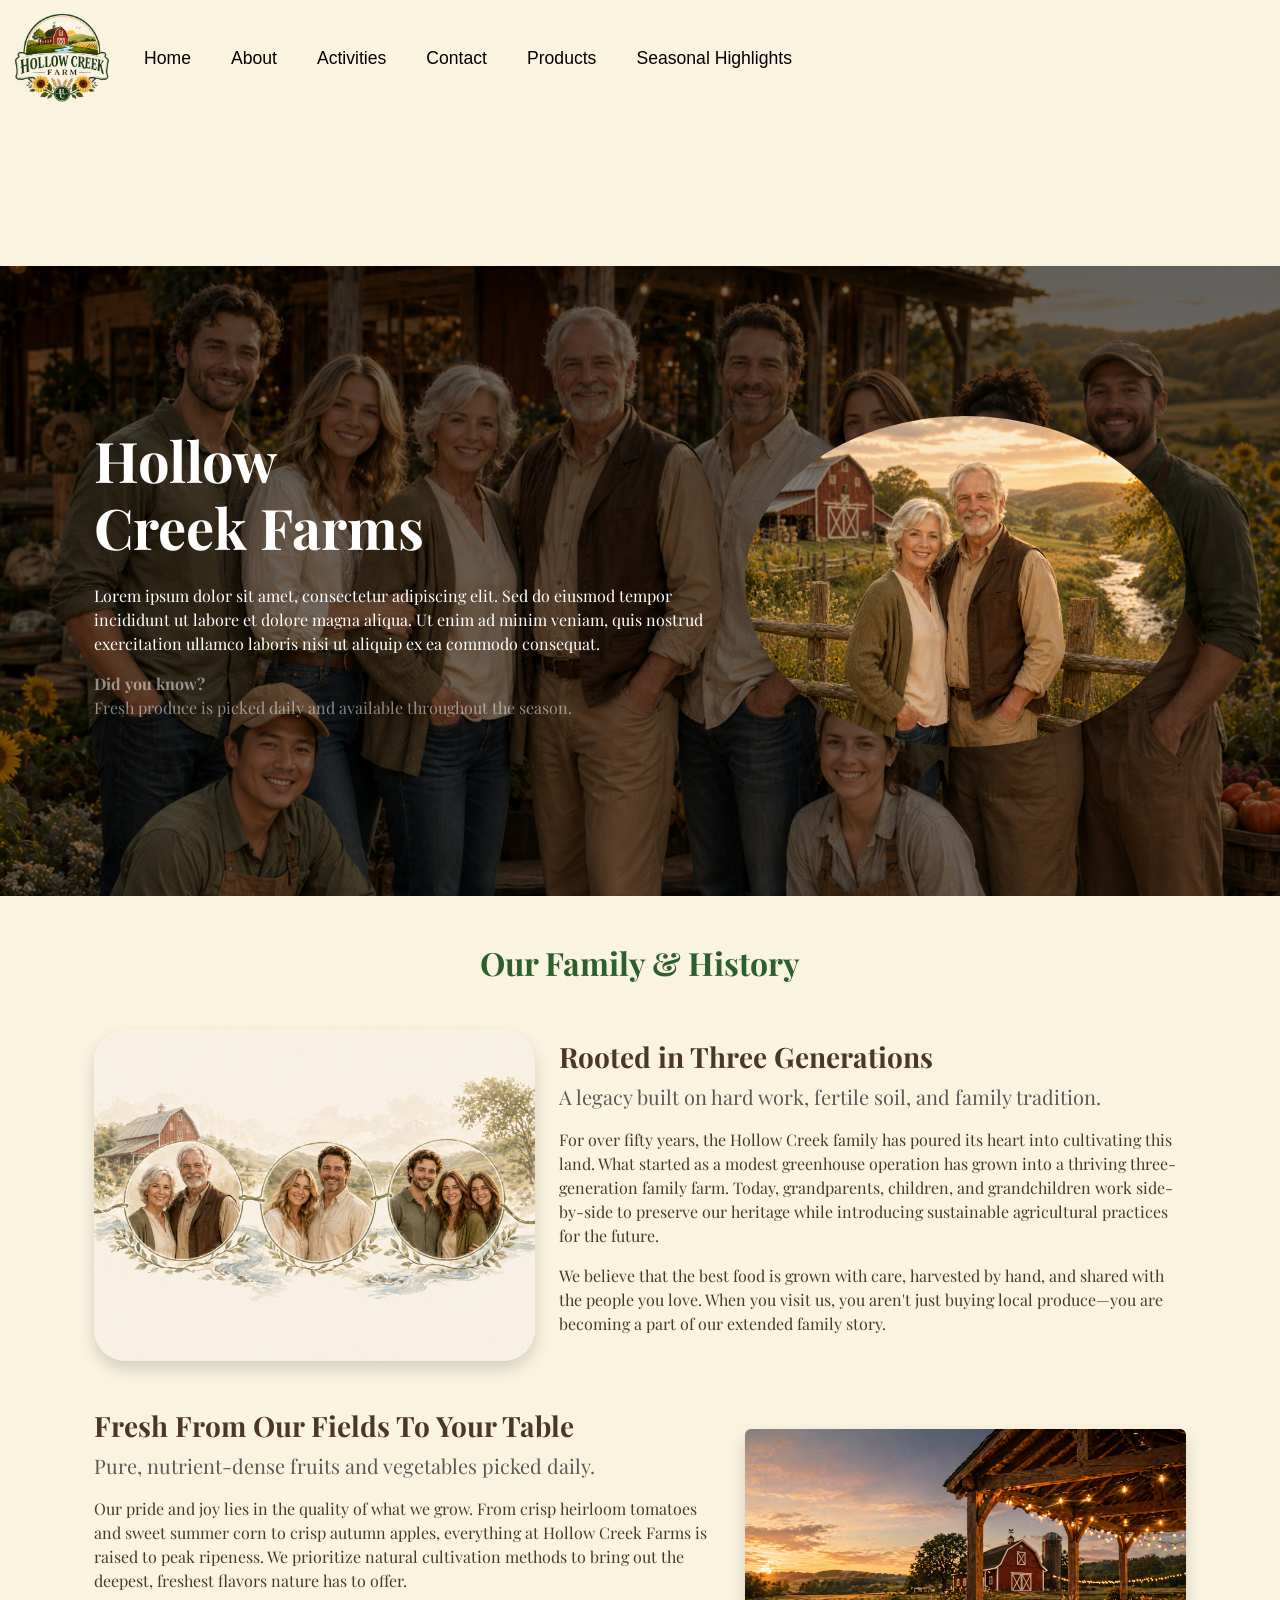
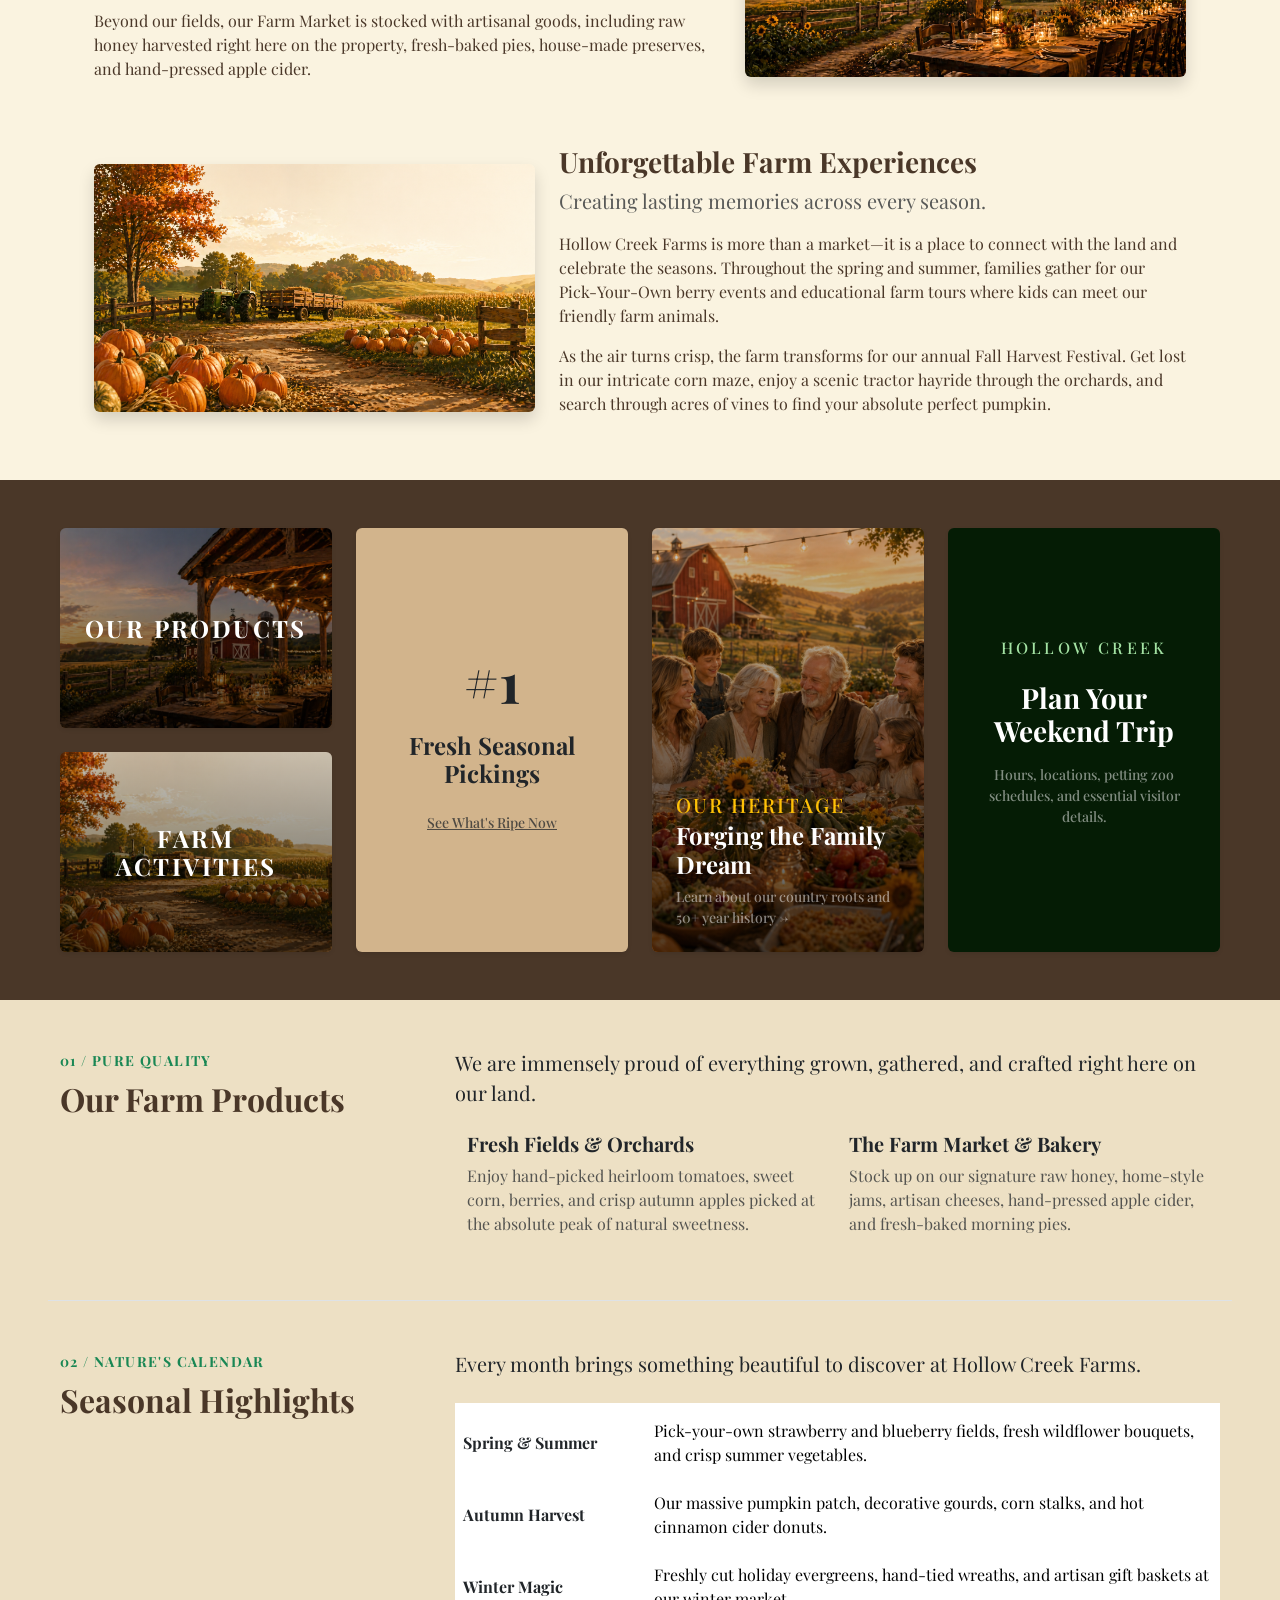
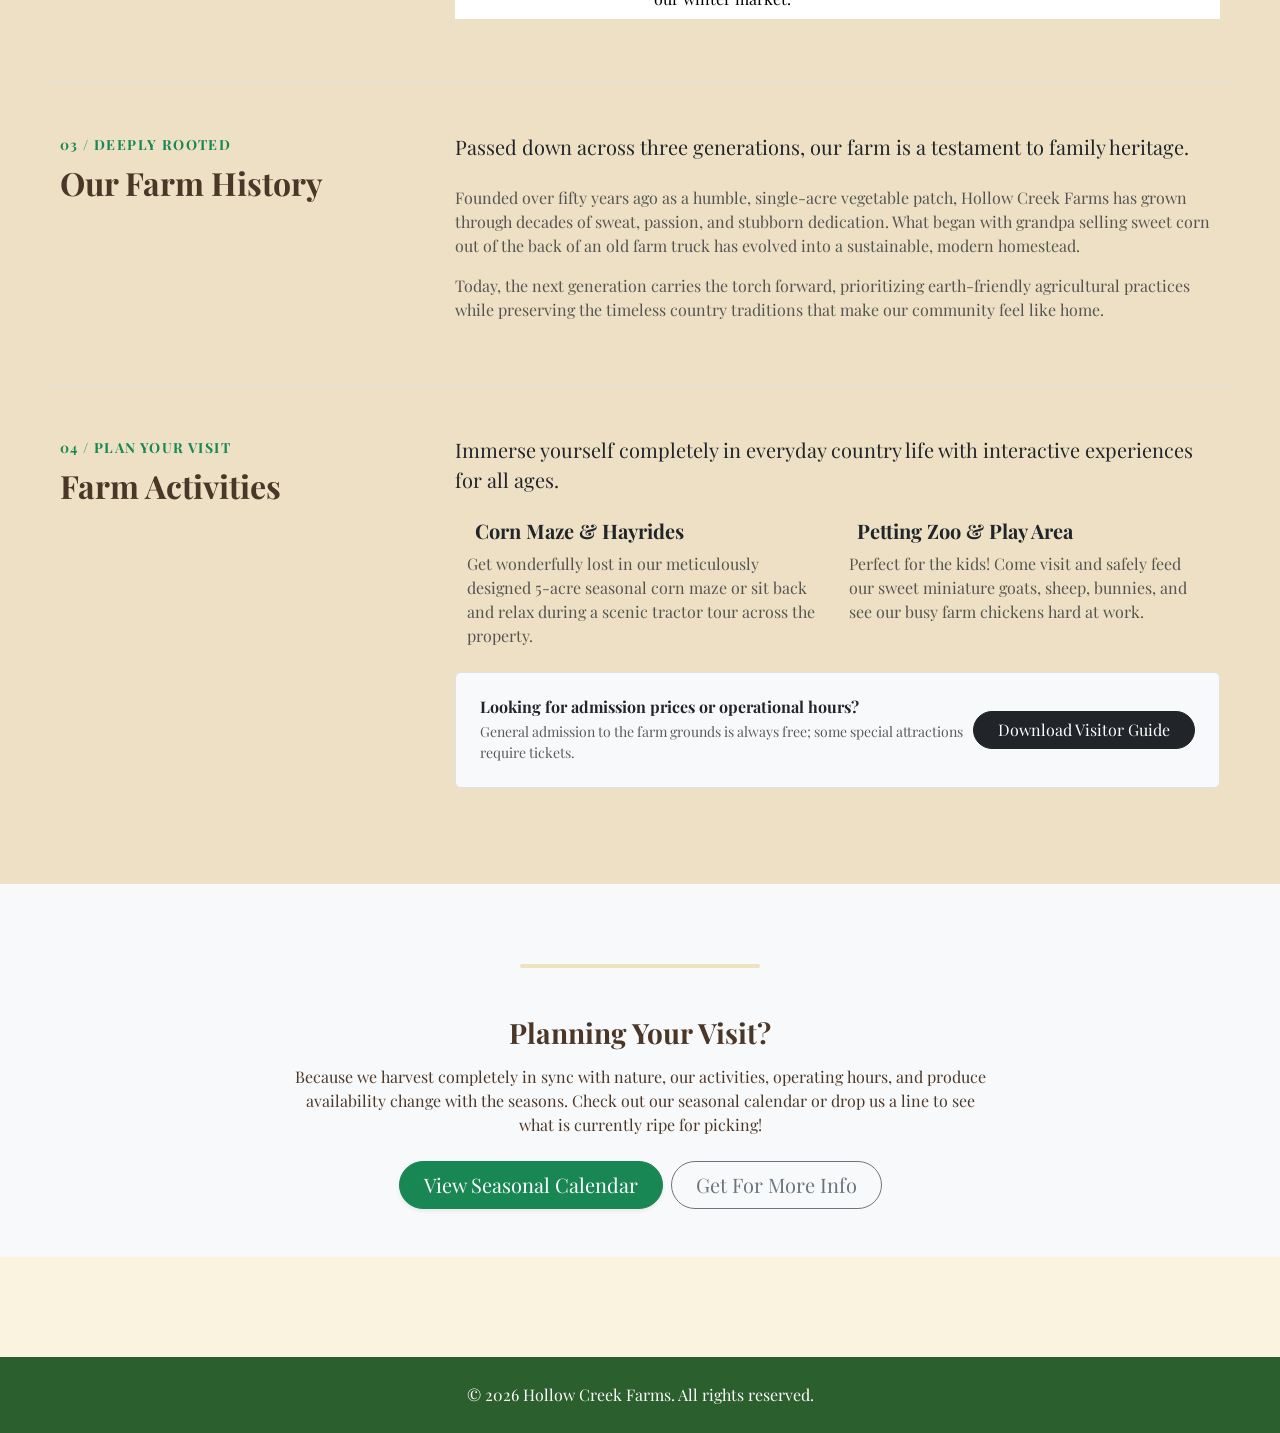
==== commit 28cf8e4a: "google gemini is broken" ====
--- a/about.html
+++ b/about.html
@@ -9,189 +9,416 @@
     <link href="https://cdn.jsdelivr.net/npm/bootstrap@5.3.8/dist/css/bootstrap.min.css" rel="stylesheet">
     <link rel="stylesheet" href="styles.css">
     <link rel="preconnect" href="https://fonts.googleapis.com">
-<link rel="preconnect" href="https://fonts.gstatic.com" crossorigin>
-<link href="https://fonts.googleapis.com/css2?family=Playfair+Display:ital,wght@0,400..900;1,400..900&display=swap" rel="stylesheet">
+    <link rel="preconnect" href="https://fonts.gstatic.com" crossorigin>
+    <link href="https://fonts.googleapis.com/css2?family=Playfair+Display:ital,wght@0,400..900;1,400..900&display=swap"
+        rel="stylesheet">
 </head>
 
 <body>
 
-    <img src="download.png" id="sunflower" alt="sunflower">
-
     <nav id="navbar" class="navbar navbar-expand-lg d-flex align-items-center ">
-            <div class="container-fluid">
-
-                <img class="logo-img img-fluid" src="./Client Files/Client Files/Logos/logo-main-full-color.png"
-                    alt="Logo">
-
-                <button class="navbar-toggler" type="button" data-bs-toggle="collapse" data-bs-target="#navbarNav"
-                    aria-controls="navbarNav" aria-expanded="false" aria-label="Toggle navigation">
-                    <span class="navbar-toggler-icon"></span>
-
-                </button>
-
-                <div class="collapse navbar-collapse" id="navbarNav">
-
-                    <ul class="navbar-nav">
-
-                        <li class="nav-item">
-                            <a class="nav-link active" aria-current="page" href="index.html">
-                                Home
-                            </a>
-                        </li>
-
-                        <li class="nav-item">
-                            <a class="nav-link" href="about.html">
-                                About
-                            </a>
-                        </li>
-
-                        <li class="nav-item">
-                            <a class="nav-link" href="activities.html">
-                                Activities
-                            </a>
-                        </li>
-
-                        <li class="nav-item">
-                            <a class="nav-link" href="contact.html">
-                                Contact
-                            </a>
-                        </li>
-
-                        <li class="nav-item">
-                            <a class="nav-link" href="products.html">
-                                Products
-                            </a>
-                        </li>
-
-                        <li class="nav-item">
-                            <a class="nav-link" href="Seasons.html">
-                                Seasonal Highlights
-                            </a>
-                        </li>
-                    </ul>
-                </div>
-            </div>
-        </nav>
+        <div class="container-fluid">
+
+            <img class="logo-img img-fluid" src="./Client Files/Client Files/Logos/logo-main-full-color.png" alt="Logo">
+
+            <button class="navbar-toggler" type="button" data-bs-toggle="collapse" data-bs-target="#navbarNav"
+                aria-controls="navbarNav" aria-expanded="false" aria-label="Toggle navigation">
+                <span class="navbar-toggler-icon"></span>
+
+            </button>
+
+            <div class="collapse navbar-collapse" id="navbarNav">
+
+                <ul class="navbar-nav">
+
+                    <li class="nav-item">
+                        <a class="nav-link active" aria-current="page" href="index.html">
+                            Home
+                        </a>
+                    </li>
+
+                    <li class="nav-item">
+                        <a class="nav-link" href="about.html">
+                            About
+                        </a>
+                    </li>
+
+                    <li class="nav-item">
+                        <a class="nav-link" href="activities.html">
+                            Activities
+                        </a>
+                    </li>
+
+                    <li class="nav-item">
+                        <a class="nav-link" href="contact.html">
+                            Contact
+                        </a>
+                    </li>
+
+                    <li class="nav-item">
+                        <a class="nav-link" href="products.html">
+                            Products
+                        </a>
+                    </li>
+
+                    <li class="nav-item">
+                        <a class="nav-link" href="Seasons.html">
+                            Seasonal Highlights
+                        </a>
+                    </li>
+                </ul>
+            </div>
+        </div>
+    </nav>
 
     <main class="about-page">
-
-        <section class="container">
+        <div class="container-fluid g-0 position-relative mb-5 d-flex align-items-center" style="min-height: 70vh; 
+            background: linear-gradient(rgba(0, 0, 0, 0.6), rgba(0, 0, 0, 0.4)), 
+                        url('./Client Files/Client Files/Staff  Family Portrait Style Graphics/staff-full-team-barn-exterior.png'); 
+            background-size: cover; 
+            background-position: center; 
+            background-repeat: no-repeat;">
+
+            <div class="container py-5 text-white">
+                <div class="row align-items-center">
+
+                    <!-- Left Side: Text Content -->
+                    <div class="col-12 col-md-7 mb-4 mb-md-0 observe" data-animation="fadeUp">
+                        <h1 class=" text-white fw-bold display-4">
+                            Hollow<br>
+                            Creek Farms
+                        </h1>
+
+                        <p class="mt-4 text-white">
+                            Lorem ipsum dolor sit amet, consectetur adipiscing elit.
+                            Sed do eiusmod tempor incididunt ut labore et dolore magna
+                            aliqua. Ut enim ad minim veniam, quis nostrud exercitation
+                            ullamco laboris nisi ut aliquip ex ea commodo consequat.
+                        </p>
+
+                        <p class="text-white-50">
+                            <strong>Did you know?</strong><br>
+                            Fresh produce is picked daily and available throughout the season.
+                        </p>
+                    </div>
+
+                    <!-- Right Side: Logo -->
+                    <div class="col-12 col-md-5 text-center observe" data-animation="scale">
+                        <img src="./Client Files/Client Files/Staff  Family Portrait Style Graphics/family-bill-margaret-founders-fence.png"
+                            class=" img-fluid shadow-lg rounded-circle" alt="Farm Logo" style="  object-fit: contain;">
+                    </div>
+
+                </div>
+            </div>
+
+        </div>
+
+        <section class="container my-5">
+
+            <!-- SECTION 1: OUR FAMILY & HISTORY -->
+            <h2 class="text-center subheading fw-bold mb-5 observe" data-animation="fadeUp">
+                Our Family & History
+            </h2>
 
             <div class="row align-items-center mb-5">
+                <div class="col-md-5 mb-4 mb-md-0 observe" data-animation="scale">
+                    <img src="./Client Files/Client Files/Staff  Family Portrait Style Graphics/family-three-generations-circular-portraits.png"
+                        class="img-fluid rounded-5 shadow" alt="Three generations of the Hollow Creek family">
+                </div>
 
                 <div class="col-md-7 observe" data-animation="fadeUp">
-
-                    <h1 class="about-title">
-                        Hollow<br>
-                        Creek Farms
-                    </h1>
-
-                    <p class="mt-4">
-                        Lorem ipsum dolor sit amet, consectetur adipiscing elit.
-                        Sed do eiusmod tempor incididunt ut labore et dolore magna
-                        aliqua. Ut enim ad minim veniam, quis nostrud exercitation
-                        ullamco laboris nisi ut aliquip ex ea commodo consequat.
-                    </p>
-
-                    <p>
-                        Did you know?
-                        Fresh produce is picked daily and available throughout the season.
-                    </p>
-
-                </div>
-
-                <div class="col-md-5 text-center observe" data-animation="scale">
-
-                    <img src="./Client Files/Client Files/Logos/logo-icon-sun-creek.png"
-                        class="about-logo"
-                        alt="Farm Logo">
-
-                </div>
-
-            </div>
-
-            <h2 class="text-center subheading fw-bold mb-5 observe"
-                data-animation="fadeUp">
-                Our Family
-            </h2>
-
+                    <h3 class="fw-bold">Rooted in Three Generations</h3>
+                    <p class="lead text-muted">A legacy built on hard work, fertile soil, and family tradition.</p>
+                    <p>
+                        For over fifty years, the Hollow Creek family has poured its heart into cultivating this land.
+                        What started as a modest greenhouse operation has grown into a thriving three-generation family
+                        farm. Today, grandparents, children, and grandchildren work side-by-side to preserve our
+                        heritage while introducing sustainable agricultural practices for the future.
+                    </p>
+                    <p>
+                        We believe that the best food is grown with care, harvested by hand, and shared with the people
+                        you love. When you visit us, you aren't just buying local produce—you are becoming a part of our
+                        extended family story.
+                    </p>
+                </div>
+            </div>
+
+            <!-- SECTION 2: OUR PRODUCTS -->
             <div class="row align-items-center mb-5">
-
-                <div class="col-md-5 observe" data-animation="fadeUp">
-
-                    <img src="./Client Files/Client Files/Events/event-baby-animals-goats-chicks-spring.png"
-                        class="img-fluid rounded shadow">
-
+                <div class="col-md-7 order-2 order-md-1 observe" data-animation="fadeUp">
+                    <h3 class="fw-bold">Fresh From Our Fields To Your Table</h3>
+                    <p class="lead text-muted">Pure, nutrient-dense fruits and vegetables picked daily.</p>
+                    <p>
+                        Our pride and joy lies in the quality of what we grow. From crisp heirloom tomatoes and sweet
+                        summer corn to crisp autumn apples, everything at Hollow Creek Farms is raised to peak ripeness.
+                        We prioritize natural cultivation methods to bring out the deepest, freshest flavors nature has
+                        to offer.
+                    </p>
+                    <p>
+                        Beyond our fields, our Farm Market is stocked with artisanal goods, including raw honey
+                        harvested right here on the property, fresh-baked pies, house-made preserves, and hand-pressed
+                        apple cider.
+                    </p>
+                </div>
+
+                <div class="col-md-5 order-1 order-md-2 mb-4 mb-md-0 observe" data-animation="scale">
+                    <img src="./Client Files/Client Files/Hero Imgs/hero-farm-to-table-dinner-pavilion-sunset.png"
+                        class="img-fluid rounded shadow" alt="Fresh farm-to-table spread at sunset">
+                </div>
+            </div>
+
+            <!-- SECTION 3: FARM ACTIVITIES -->
+            <div class="row align-items-center mb-5">
+                <div class="col-md-5 mb-4 mb-md-0 observe" data-animation="scale">
+                    <img src="./Client Files/Client Files/Hero Imgs/hero-fall-pumpkins-hayride-tractor.png"
+                        class="img-fluid rounded shadow" alt="Fall festival harvest pumpkins and tractor hayrides">
                 </div>
 
                 <div class="col-md-7 observe" data-animation="fadeUp">
-
-                    <h3>Lorem Ipsum</h3>
-
-                    <p>
-                        Lorem ipsum dolor sit amet consectetur adipisicing elit.
-                        Accusantium, nemo. Lorem ipsum dolor sit amet consectetur
-                        adipisicing elit.
-                    </p>
-
-                </div>
-
-            </div>
-
-            <div class="row align-items-center mb-5">
-
-                <div class="col-md-7 observe" data-animation="fadeUp">
-
-                    <h3>Lorem Ipsum</h3>
-
-                    <p>
-                        Lorem ipsum dolor sit amet consectetur adipisicing elit.
-                        Accusantium, nemo. Lorem ipsum dolor sit amet consectetur
-                        adipisicing elit.
-                    </p>
-
-                </div>
-
-                <div class="col-md-5 observe" data-animation="scale">
-
-                    <img src="./Client Files/Client Files/Hero Imgs/hero-farm-to-table-dinner-pavilion-sunset.png"
-                        class="img-fluid rounded shadow">
-
-                </div>
-
-            </div>
-
-            <div class="row align-items-center mb-5">
-
-                <div class="col-md-5 observe" data-animation="scale">
-
-                    <img src="./Client Files/Client Files/Hero Imgs/hero-fall-pumpkins-hayride-tractor.png"
-                        class="img-fluid rounded shadow">
-
-                </div>
-
-                <div class="col-md-7 observe" data-animation="fadeUp">
-
-                    <h3>Lorem Ipsum</h3>
-
-                    <p>
-                        Lorem ipsum dolor sit amet consectetur adipisicing elit.
-                        Accusantium, nemo. Lorem ipsum dolor sit amet consectetur
-                        adipisicing elit.
-                    </p>
-
-                </div>
-
-            </div>
+                    <h3 class="fw-bold">Unforgettable Farm Experiences</h3>
+                    <p class="lead text-muted">Creating lasting memories across every season.</p>
+                    <p>
+                        Hollow Creek Farms is more than a market—it is a place to connect with the land and celebrate
+                        the seasons. Throughout the spring and summer, families gather for our Pick-Your-Own berry
+                        events and educational farm tours where kids can meet our friendly farm animals.
+                    </p>
+                    <p>
+                        As the air turns crisp, the farm transforms for our annual Fall Harvest Festival. Get lost in
+                        our intricate corn maze, enjoy a scenic tractor hayride through the orchards, and search through
+                        acres of vines to find your absolute perfect pumpkin.
+                    </p>
+                </div>
+            </div>
+
+            <!-- SECTION 4: SEASONAL INFO & CONTACT CTA -->
+
 
         </section>
+
+        <section class=" bg-brown p-5 ">
+            <div class="row g-4">
+
+                <!-- COLUMN 1: Two Stacked Images -->
+                <div class="col-12 col-md-6 col-lg-3 d-flex flex-column justify-content-between gap-4">
+                    <!-- Top Small Card (Products Link) -->
+                    <a href="#products-section"
+                        class="farm-grid-card position-relative overflow-hidden rounded shadow-sm flex-grow-1"
+                        style="min-height: 200px;">
+                        <img src="./Client Files/Client Files/Hero Imgs/hero-farm-to-table-dinner-pavilion-sunset.png"
+                            class="w-100 h-100 object-fit-cover position-absolute" alt="Products">
+                        <div class="card-overlay d-flex align-items-center justify-content-center text-center p-3">
+                            <h4 class="text-white fw-bold mb-0 text-uppercase tracking-wider">Our Products</h4>
+                        </div>
+                    </a>
+                    <!-- Bottom Small Card (Activities Link) -->
+                    <a href="#activities-section"
+                        class="farm-grid-card position-relative overflow-hidden rounded shadow-sm flex-grow-1"
+                        style="min-height: 200px;">
+                        <img src="./Client Files/Client Files/Hero Imgs/hero-fall-pumpkins-hayride-tractor.png"
+                            class="w-100 h-100 object-fit-cover position-absolute" alt="Activities">
+                        <div class="card-overlay d-flex align-items-center justify-content-center text-center p-3">
+                            <h4 class="text-white fw-bold mb-0 text-uppercase tracking-wider">Farm Activities</h4>
+                        </div>
+                    </a>
+                </div>
+
+                <!-- COLUMN 2: Full-Height Feature Card (Seasonal Highlights Link) -->
+                <div class="col-12 col-md-6 col-lg-3">
+                    <a href="#seasonal-section"
+                        class="farm-grid-card position-relative overflow-hidden rounded shadow-sm d-block h-100"
+                        style="min-height: 345px; background-color: #d2b48c;">
+                        <div class="p-4 d-flex flex-column h-100 justify-content-center text-center text-dark">
+                            <h2 class="display-4 fw-bold mb-3">#1</h2>
+                            <h4 class="fw-bold px-2">Fresh Seasonal Pickings</h4>
+                            <p class="small text-muted mt-3 mb-0 text-decoration-underline">See What's Ripe Now</p>
+                        </div>
+                    </a>
+                </div>
+
+                <!-- COLUMN 3: Full-Height Image Card (History Link) -->
+                <div class="col-12 col-md-6 col-lg-3">
+                    <a href="#history-section"
+                        class="farm-grid-card position-relative overflow-hidden rounded shadow-sm d-block h-100"
+                        style="min-height: 345px;">
+                        <img src="./Client Files/Client Files/Staff  Family Portrait Style Graphics/family-full-dinner-table-barn-sunset.png"
+                            class="w-100 h-100 object-fit-cover position-absolute" alt="History">
+                        <div class="card-overlay d-flex flex-column justify-content-end p-4 text-white">
+                            <h5 class="text-uppercase tracking-wider text-warning mb-1">Our Heritage</h5>
+                            <h4 class="fw-bold mb-2">Forging the Family Dream</h4>
+                            <p class="small text-white-50 mb-0">Learn about our country roots and 50+ year history
+                                &rarr;</p>
+                        </div>
+                    </a>
+                </div>
+
+                <!-- COLUMN 4: Full-Height Styled Contrast Card (General Info Link) -->
+                <div class="col-12 col-md-6 col-lg-3">
+                    <a href="#info-section"
+                        class="farm-grid-card position-relative overflow-hidden rounded shadow-sm d-block h-100 text-decoration-none"
+                        style="min-height: 345px; background-color: #051c05;">
+                        <div class="p-4 d-flex flex-column h-100 justify-content-center text-center text-white">
+                            <h6 class="text-uppercase tracking-widest text-success-light mb-4">Hollow Creek</h6>
+                            <h3 class="fw-bold mb-3">Plan Your Weekend Trip</h3>
+                            <p class="small text-white-50 px-2">Hours, locations, petting zoo schedules, and essential
+                                visitor details.</p>
+                        </div>
+                    </a>
+                </div>
+
+            </div>
+        </section>
+
+        <!-- CONTENT SECTIONS BENEATH THE GRID -->
+        <main class="  dif-color p-5">
+
+            <!-- 1. PRODUCTS SECTION -->
+            <section id="products-section" class="mb-5 pb-5 border-bottom observe" data-animation="fadeUp">
+                <div class="row">
+                    <div class="col-lg-4">
+                        <span class="text-success text-uppercase fw-bold tracking-wider small">01 / Pure Quality</span>
+                        <h2 class="fw-bold mt-2 mb-4">Our Farm Products</h2>
+                    </div>
+                    <div class="col-lg-8 text-muted">
+                        <p class="lead text-dark mb-4">We are immensely proud of everything grown, gathered, and crafted
+                            right here on our land.</p>
+                        <div class="row g-4">
+                            <div class="col-md-6">
+                                <h5 class="text-dark fw-bold">Fresh Fields & Orchards</h5>
+                                <p>Enjoy hand-picked heirloom tomatoes, sweet corn, berries, and crisp autumn apples
+                                    picked at the absolute peak of natural sweetness.</p>
+                            </div>
+                            <div class="col-md-6">
+                                <h5 class="text-dark fw-bold">The Farm Market & Bakery</h5>
+                                <p>Stock up on our signature raw honey, home-style jams, artisan cheeses, hand-pressed
+                                    apple cider, and fresh-baked morning pies.</p>
+                            </div>
+                        </div>
+                    </div>
+                </div>
+            </section>
+
+            <!-- 2. SEASONAL HIGHLIGHTS -->
+            <section id="seasonal-section" class="mb-5 pb-5 border-bottom observe" data-animation="fadeUp">
+                <div class="row">
+                    <div class="col-lg-4">
+                        <span class="text-success text-uppercase fw-bold tracking-wider small">02 / Nature's
+                            Calendar</span>
+                        <h2 class="fw-bold mt-2 mb-4">Seasonal Highlights</h2>
+                    </div>
+                    <div class="col-lg-8 text-muted">
+                        <p class="lead text-dark mb-4">Every month brings something beautiful to discover at Hollow
+                            Creek Farms.</p>
+                        <table class="table table-borderless align-middle mt-2">
+                            <tbody>
+                                <tr>
+                                    <td class="fw-bold text-dark pt-3" style="width: 25%;">Spring & Summer</td>
+                                    <td class="pt-3">Pick-your-own strawberry and blueberry fields, fresh wildflower
+                                        bouquets, and crisp summer vegetables.</td>
+                                </tr>
+                                <tr>
+                                    <td class="fw-bold text-dark pt-3">Autumn Harvest</td>
+                                    <td class="pt-3">Our massive pumpkin patch, decorative gourds, corn stalks, and hot
+                                        cinnamon cider donuts.</td>
+                                </tr>
+                                <tr>
+                                    <td class="fw-bold text-dark pt-3">Winter Magic</td>
+                                    <td class="pt-3">Freshly cut holiday evergreens, hand-tied wreaths, and artisan gift
+                                        baskets at our winter market.</td>
+                                </tr>
+                            </tbody>
+                        </table>
+                    </div>
+                </div>
+            </section>
+
+            <!-- 3. HISTORY OF THE FARM -->
+            <section id="history-section" class="mb-5 pb-5 border-bottom observe" data-animation="fadeUp">
+                <div class="row">
+                    <div class="col-lg-4">
+                        <span class="text-success text-uppercase fw-bold tracking-wider small">03 / Deeply Rooted</span>
+                        <h2 class="fw-bold mt-2 mb-4">Our Farm History</h2>
+                    </div>
+                    <div class="col-lg-8 text-muted">
+                        <p class="lead text-dark mb-4">Passed down across three generations, our farm is a testament to
+                            family heritage.</p>
+                        <p class="mb-3">
+                            Founded over fifty years ago as a humble, single-acre vegetable patch, Hollow Creek Farms
+                            has grown through decades of sweat, passion, and stubborn dedication. What began with
+                            grandpa selling sweet corn out of the back of an old farm truck has evolved into a
+                            sustainable, modern homestead.
+                        </p>
+                        <p>
+                            Today, the next generation carries the torch forward, prioritizing earth-friendly
+                            agricultural practices while preserving the timeless country traditions that make our
+                            community feel like home.
+                        </p>
+                    </div>
+                </div>
+            </section>
+
+            <!-- 4. MORE INFO & ACTIVITIES -->
+            <section id="activities-section" class="mb-5 observe" data-animation="fadeUp">
+                <div class="row">
+                    <div class="col-lg-4">
+                        <span class="text-success text-uppercase fw-bold tracking-wider small">04 / Plan Your
+                            Visit</span>
+                        <h2 class="fw-bold mt-2 mb-4">Farm Activities</h2>
+                    </div>
+                    <div class="col-lg-8 text-muted">
+                        <p class="lead text-dark mb-4">Immerse yourself completely in everyday country life with
+                            interactive experiences for all ages.</p>
+                        <div class="row g-4 mb-4">
+                            <div class="col-md-6">
+                                <h5 class="text-dark fw-bold"><i class="bi bi-compass text-success me-2"></i>Corn Maze &
+                                    Hayrides</h5>
+                                <p>Get wonderfully lost in our meticulously designed 5-acre seasonal corn maze or sit
+                                    back and relax during a scenic tractor tour across the property.</p>
+                            </div>
+                            <div class="col-md-6">
+                                <h5 class="text-dark fw-bold"><i class="bi bi-heart text-success me-2"></i>Petting Zoo &
+                                    Play Area</h5>
+                                <p>Perfect for the kids! Come visit and safely feed our sweet miniature goats, sheep,
+                                    bunnies, and see our busy farm chickens hard at work.</p>
+                            </div>
+                        </div>
+                        <div id="info-section"
+                            class="bg-light p-4 rounded border d-flex flex-column flex-sm-row justify-content-between align-items-sm-center">
+                            <div class="mb-3 mb-sm-0">
+                                <h6 class="fw-bold text-dark mb-1">Looking for admission prices or operational hours?
+                                </h6>
+                                <p class="small mb-0">General admission to the farm grounds is always free; some special
+                                    attractions require tickets.</p>
+                            </div>
+                            <a href="#" class="btn btn-dark text-nowrap rounded-pill px-4">Download Visitor Guide</a>
+                        </div>
+                    </div>
+                </div>
+            </section>
+
+        </main>
+        <div class="row bg-light justify-content-center p-5 ">
+            <div class="col-lg-10 text-center observe" data-animation="fadeUp">
+                <hr class="w-25 mx-auto mb-5">
+                <h3 class="fw-bold mb-3">Planning Your Visit?</h3>
+                <p class="mx-auto mb-4" style="max-width: 700px;">
+                    Because we harvest completely in sync with nature, our activities, operating hours, and produce
+                    availability change with the seasons. Check out our seasonal calendar or drop us a line to see what
+                    is currently ripe for picking!
+                </p>
+                <div class="d-grid gap-2 d-sm-flex justify-content-sm-center">
+                    <a href="#calendar" class="btn btn-success btn-lg px-4 gap-3 rounded-pill shadow-sm">View Seasonal
+                        Calendar</a>
+                    <a href="#contact" class="btn btn-outline-secondary btn-lg px-4 rounded-pill">Get For More Info</a>
+                </div>
+            </div>
+        </div>
 
     </main>
 
     <footer>
         <div class="bg-green m-0">
             <p class="text-center text-white py-3 mb-0">
-                © 2023 Hollow Creek Farms. All rights reserved.
+                © 2026 Hollow Creek Farms. All rights reserved.
             </p>
         </div>
     </footer>
--- a/styles.css
+++ b/styles.css
@@ -594,6 +594,45 @@
 .quadrant:hover img {
     transform: scale(1.1);
 }
+.contact-form {
+    color: black !important;
+}
+.fs-1 {
+    font-size: 3rem !important;
+}
+.farm-grid-card {
+        text-decoration: none !important;
+        transition: transform 0.3s cubic-bezier(0.25, 0.8, 0.25, 1), box-shadow 0.3s ease;
+    }
+    .farm-grid-card:hover {
+        box-shadow: 0 1rem 3rem rgba(0,0,0,.155) !important;
+    }
+    .farm-grid-card img {
+        transition: transform 0.5s ease;
+        top: 0; left: 0;
+    }
+  
+    .card-overlay {
+        position: absolute;
+        top: 0; left: 0; right: 0; bottom: 0;
+        background: linear-gradient(rgba(0,0,0,0.2), rgba(0,0,0,0.65));
+        transition: background 0.3s ease;
+    }
+    .farm-grid-card:hover .card-overlay {
+        background: linear-gradient(rgba(0,0,0,0.3), rgba(0,0,0,0.8));
+    }
+    .tracking-wider { letter-spacing: 0.1em; }
+    .tracking-widest { letter-spacing: 0.2em; }
+    .text-success-light { color: #a3e2a3; }
+
+.search-results-box {
+    position: absolute;
+    width: 100%;
+    max-height: 250px; /* Adjust this height to whatever feels right for your design */
+    overflow-y: auto;  /* Adds the scrollbar automatically ONLY when content overflows */
+    z-index: 1000;
+    display: none; 
+}
 @media (max-width: 768px) {
 
 
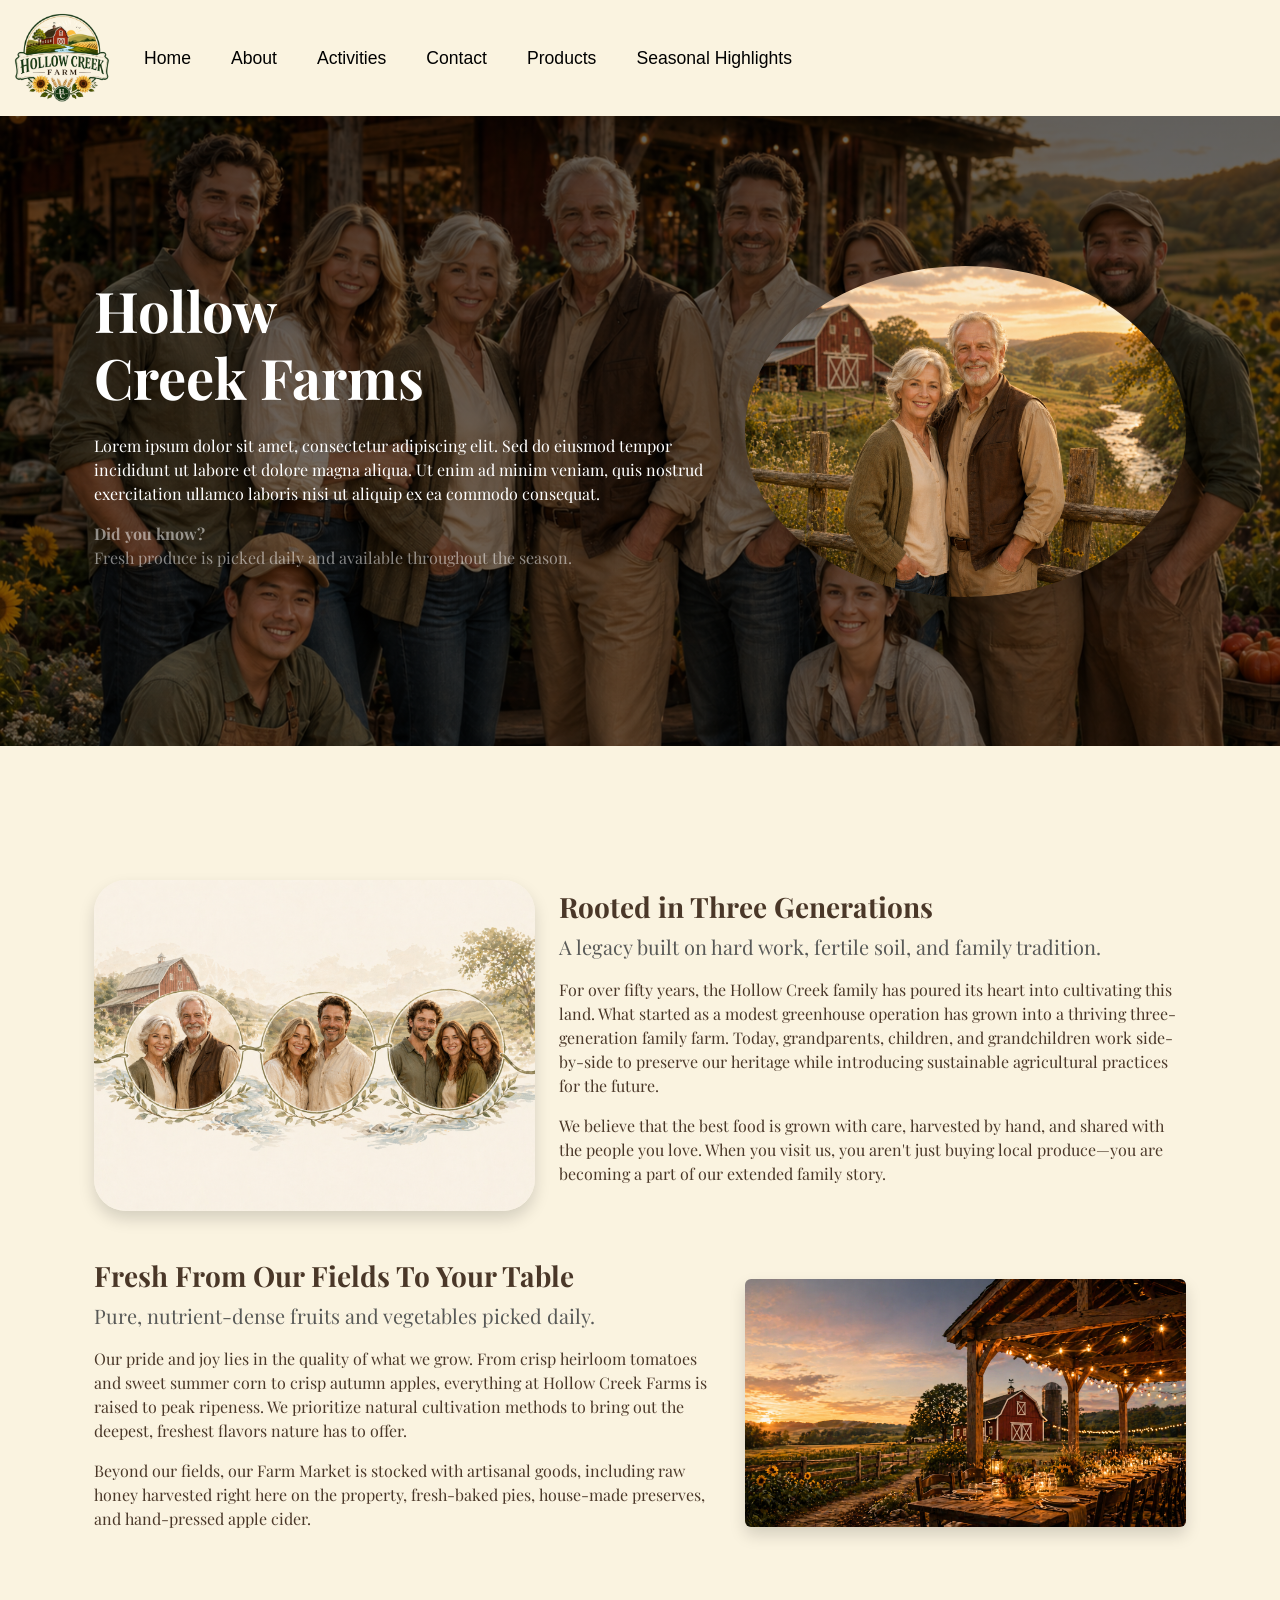
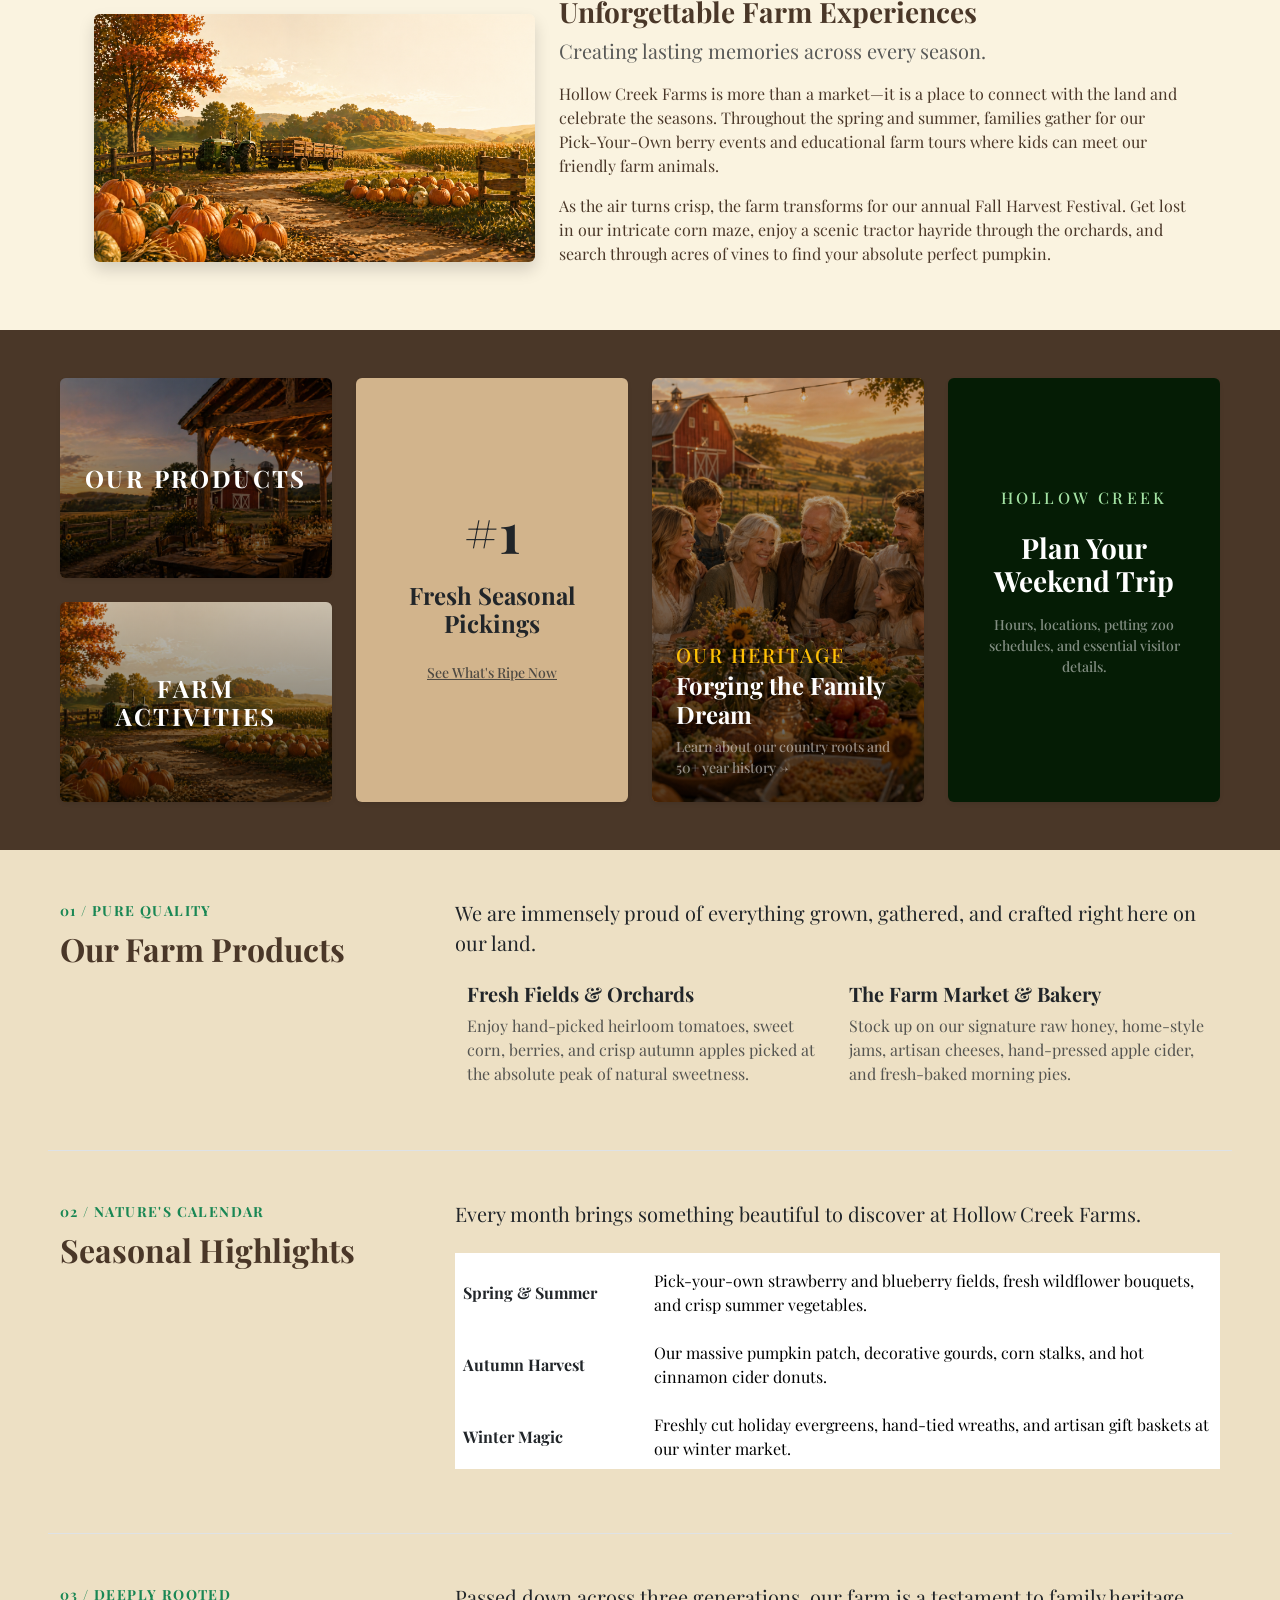
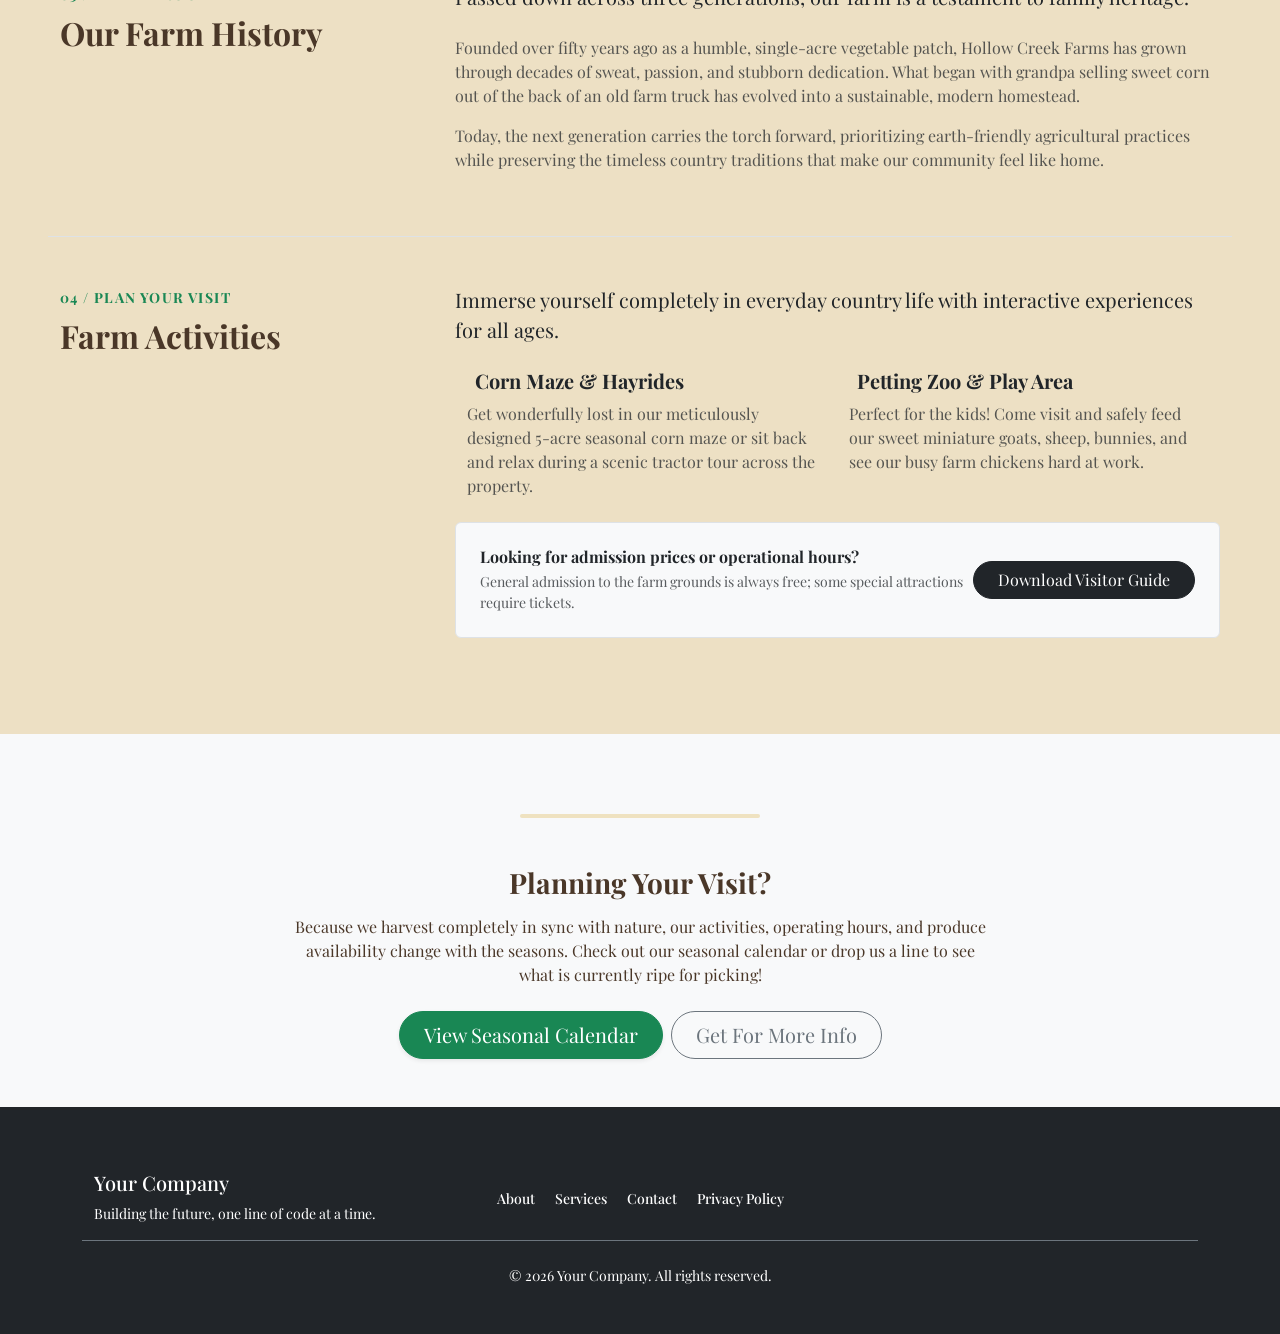
==== commit b7c49e40: "some stuff" ====
--- a/about.html
+++ b/about.html
@@ -71,7 +71,7 @@
         </div>
     </nav>
 
-    <main class="about-page">
+    <main>
         <div class="container-fluid g-0 position-relative mb-5 d-flex align-items-center" style="min-height: 70vh; 
             background: linear-gradient(rgba(0, 0, 0, 0.6), rgba(0, 0, 0, 0.4)), 
                         url('./Client Files/Client Files/Staff  Family Portrait Style Graphics/staff-full-team-barn-exterior.png'); 
@@ -406,22 +406,46 @@
                     is currently ripe for picking!
                 </p>
                 <div class="d-grid gap-2 d-sm-flex justify-content-sm-center">
-                    <a href="#calendar" class="btn btn-success btn-lg px-4 gap-3 rounded-pill shadow-sm">View Seasonal
+                    <a href="index.html#visit-form" class="btn btn-success btn-lg px-4 gap-3 rounded-pill shadow-sm">View Seasonal
                         Calendar</a>
-                    <a href="#contact" class="btn btn-outline-secondary btn-lg px-4 rounded-pill">Get For More Info</a>
+                    <a href="contact.html" class="btn btn-outline-secondary btn-lg px-4 rounded-pill">Get For More Info</a>
                 </div>
             </div>
         </div>
 
     </main>
 
-    <footer>
-        <div class="bg-green m-0">
-            <p class="text-center text-white py-3 mb-0">
-                © 2026 Hollow Creek Farms. All rights reserved.
-            </p>
+   
+<footer class="p-5 bg-dark text-white">
+    <div class="container">
+        <div class="row align-items-center py-3 border-bottom border-secondary mb-4">
+            <div class="col-md-4 text-center text-md-start mb-3 mb-md-0">
+                <h5>Your Company</h5>
+                <p class="small text-white mb-0">Building the future, one line of code at a time.</p>
+            </div>
+
+            <div class="col-md-4 text-center mb-3 mb-md-0">
+                <a href="#" class="text-white text-decoration-none mx-2 small">About</a>
+                <a href="#" class="text-white text-decoration-none mx-2 small">Services</a>
+                <a href="#" class="text-white text-decoration-none mx-2 small">Contact</a>
+                <a href="#" class="text-white text-decoration-none mx-2 small">Privacy Policy</a>
+            </div>
+
+            <div class="col-md-4 text-center text-md-end">
+                <a href="#" class="text-white mx-2"><i class="fab fa-twitter"></i></a>
+                <a href="#" class="text-white mx-2"><i class="fab fa-facebook"></i></a>
+                <a href="#" class="text-white mx-2"><i class="fab fa-instagram"></i></a>
+                <a href="#" class="text-white mx-2"><i class="fab fa-github"></i></a>
+            </div>
         </div>
-    </footer>
+
+        <div class="row">
+            <div class="col text-center">
+                <p class="small mb-0">© 2026 Your Company. All rights reserved.</p>
+            </div>
+        </div>
+    </div>
+</footer>
 
     <script src="https://cdn.jsdelivr.net/npm/bootstrap@5.3.8/dist/js/bootstrap.bundle.min.js"></script>
     <script src="index.js"></script>
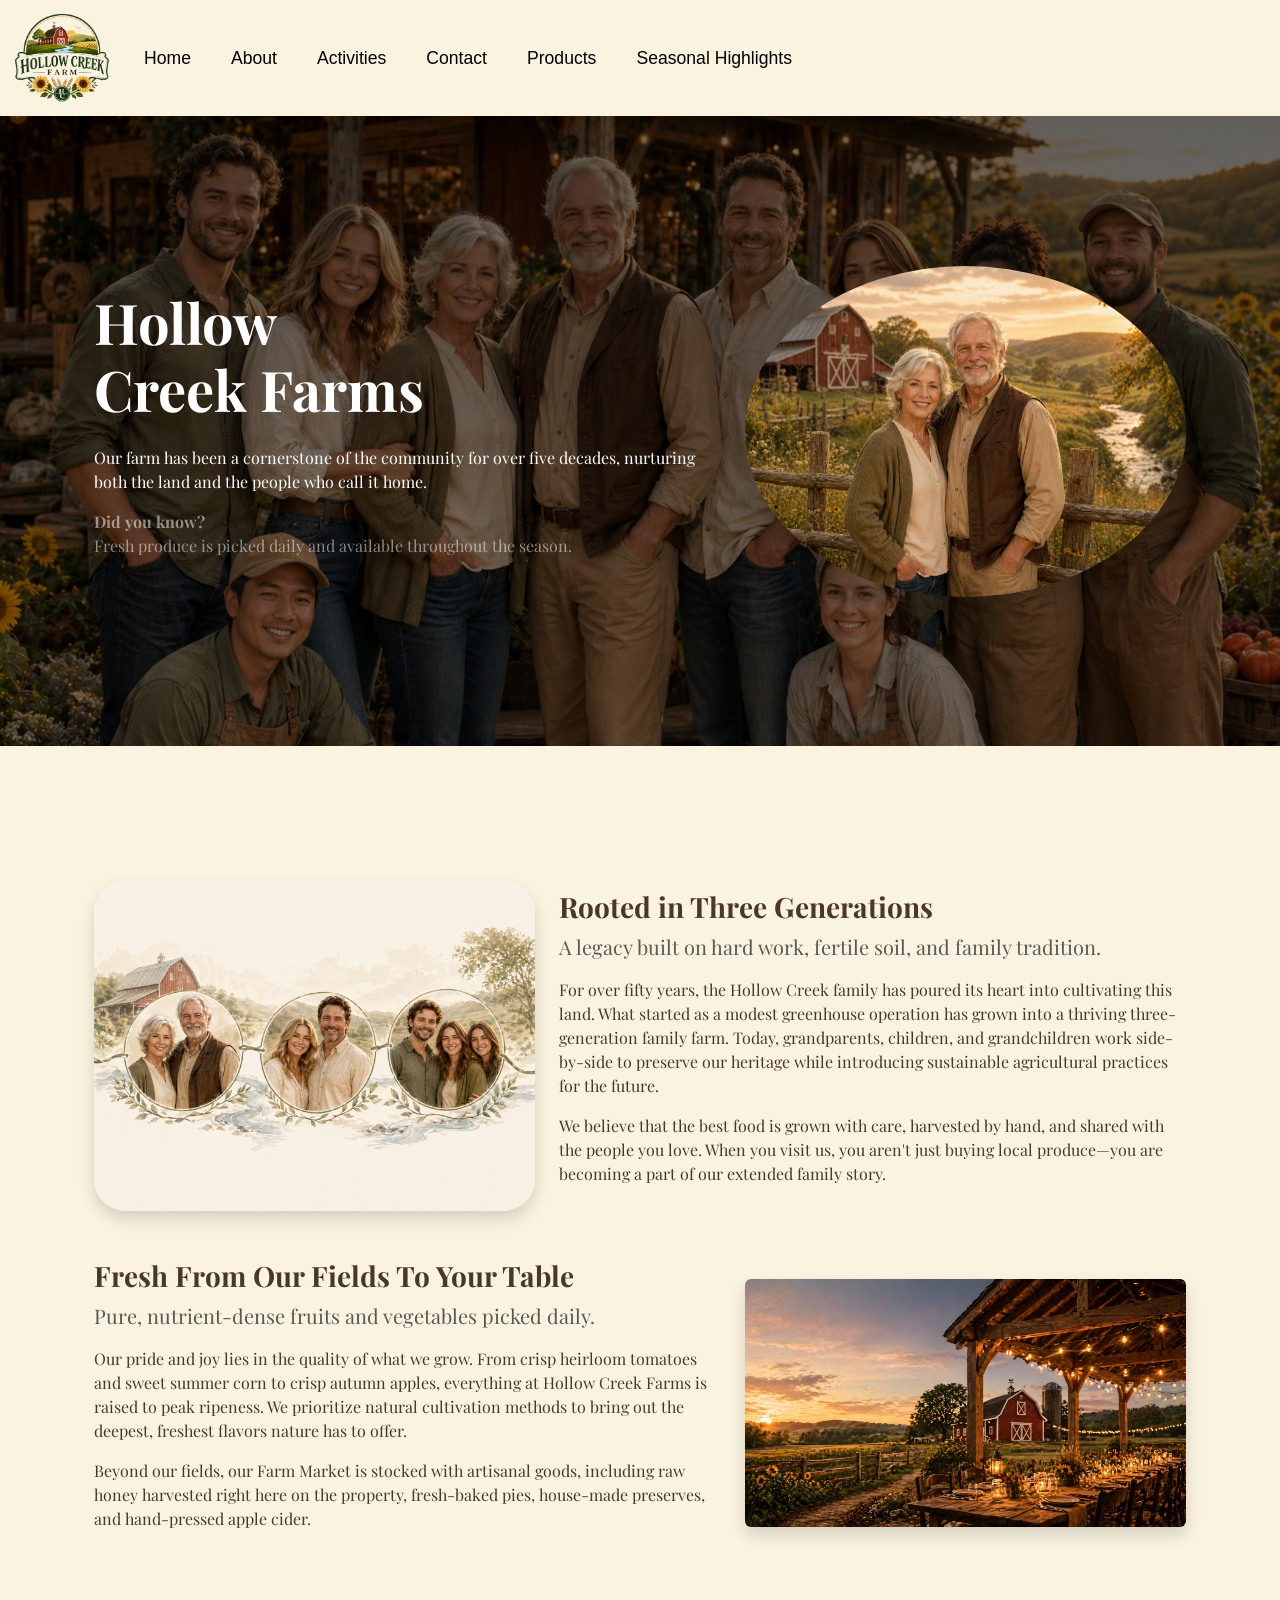
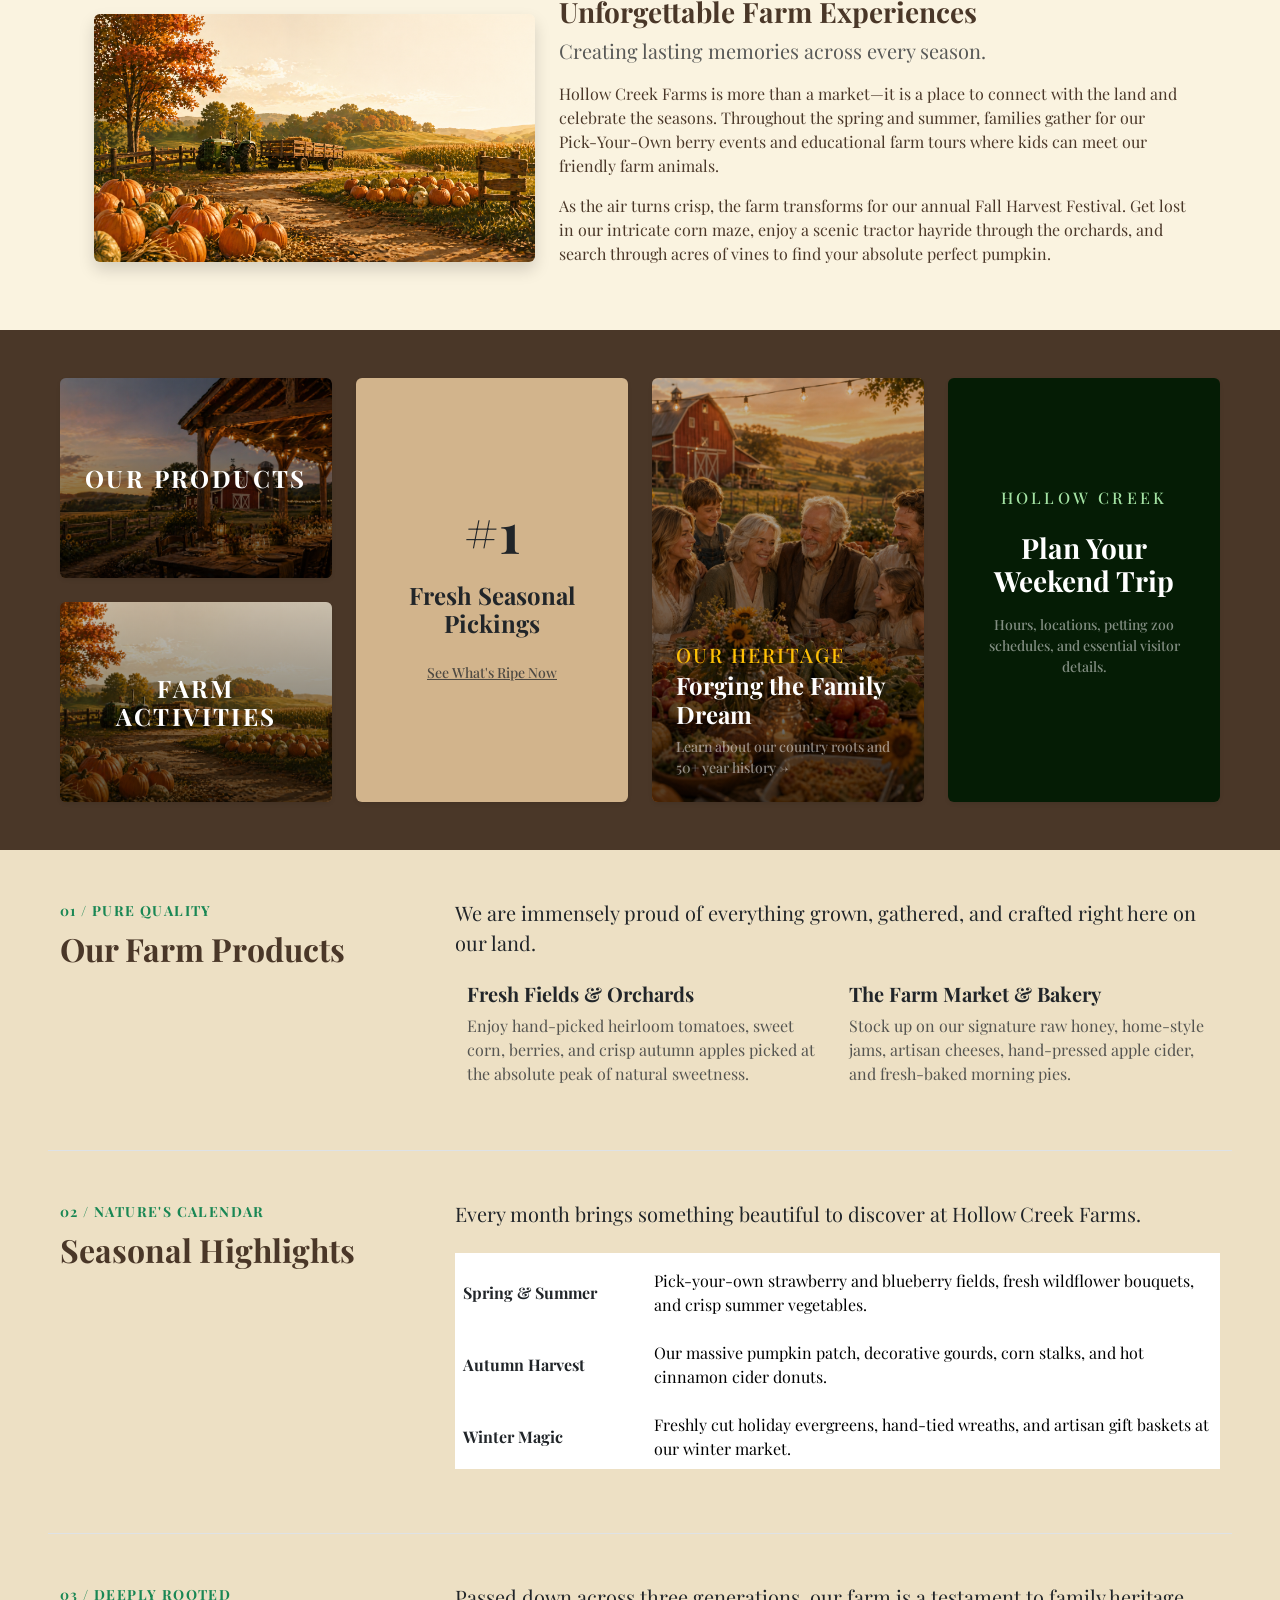
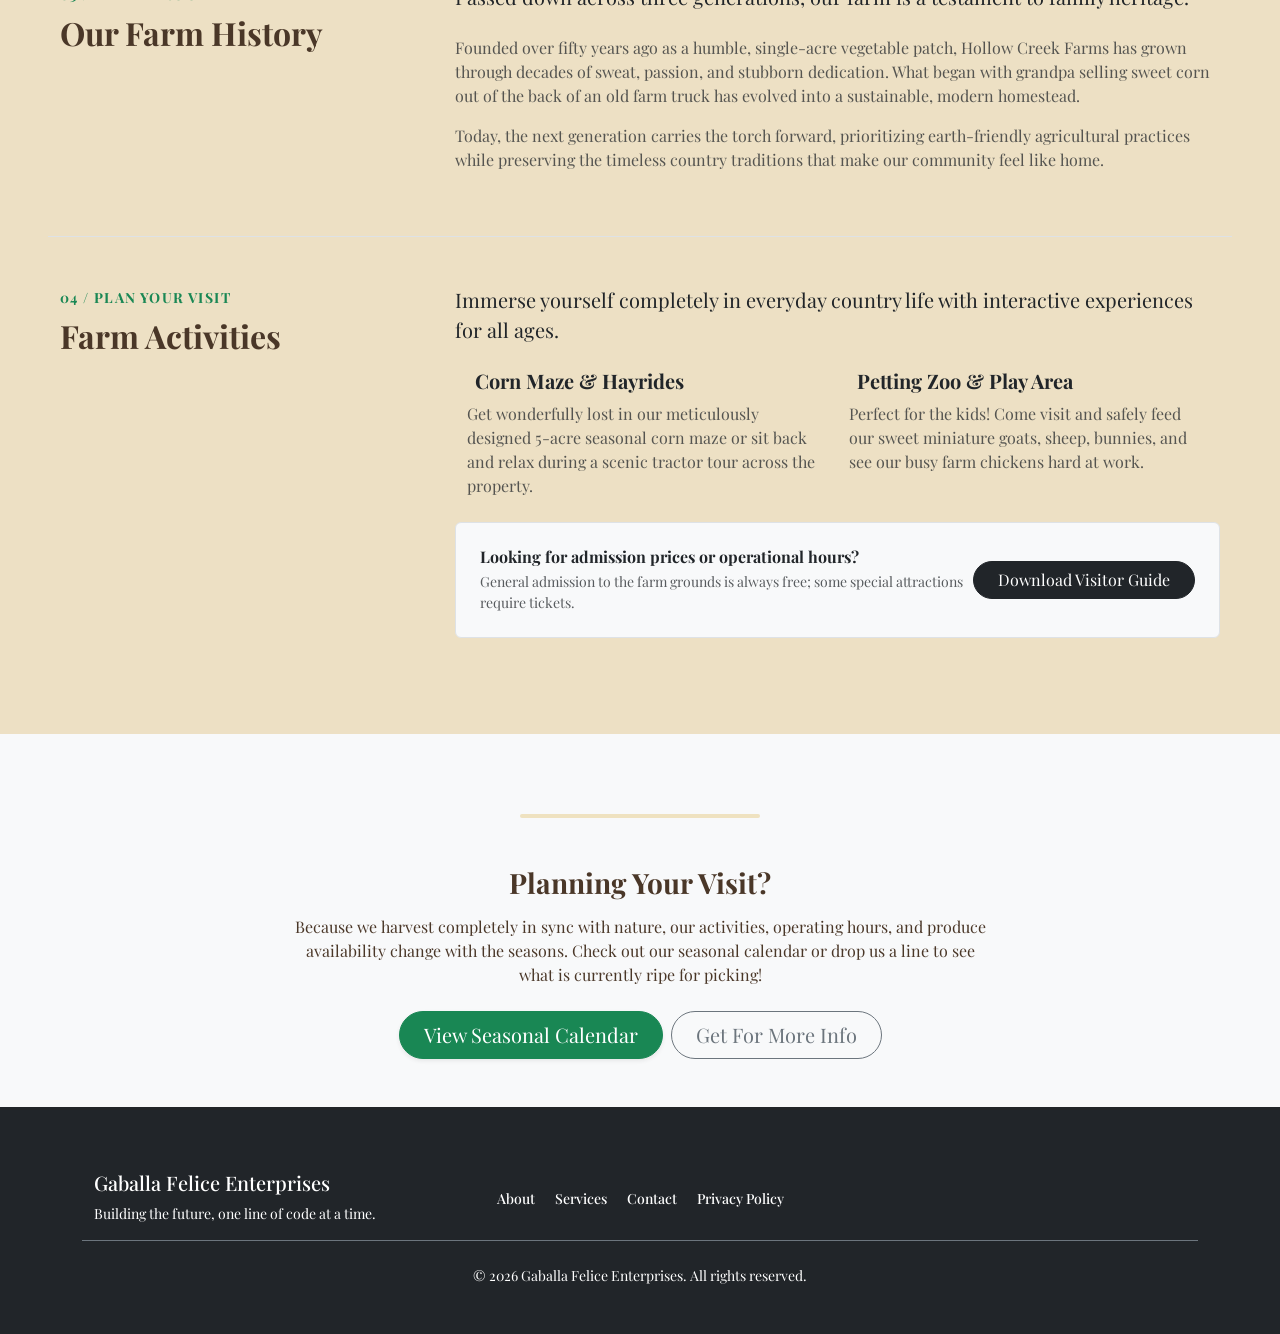
==== commit 7d445d91: "raphael finishing touchesssssssssssss" ====
--- a/about.html
+++ b/about.html
@@ -90,10 +90,7 @@
                         </h1>
 
                         <p class="mt-4 text-white">
-                            Lorem ipsum dolor sit amet, consectetur adipiscing elit.
-                            Sed do eiusmod tempor incididunt ut labore et dolore magna
-                            aliqua. Ut enim ad minim veniam, quis nostrud exercitation
-                            ullamco laboris nisi ut aliquip ex ea commodo consequat.
+                            Our farm has been a cornerstone of the community for over five decades, nurturing both the land and the people who call it home.
                         </p>
 
                         <p class="text-white-50">
@@ -420,7 +417,7 @@
     <div class="container">
         <div class="row align-items-center py-3 border-bottom border-secondary mb-4">
             <div class="col-md-4 text-center text-md-start mb-3 mb-md-0">
-                <h5>Your Company</h5>
+                <h5>Gaballa Felice Enterprises</h5>
                 <p class="small text-white mb-0">Building the future, one line of code at a time.</p>
             </div>
 
@@ -441,7 +438,7 @@
 
         <div class="row">
             <div class="col text-center">
-                <p class="small mb-0">© 2026 Your Company. All rights reserved.</p>
+                <p class="small mb-0">© 2026 Gaballa Felice Enterprises. All rights reserved.</p>
             </div>
         </div>
     </div>
